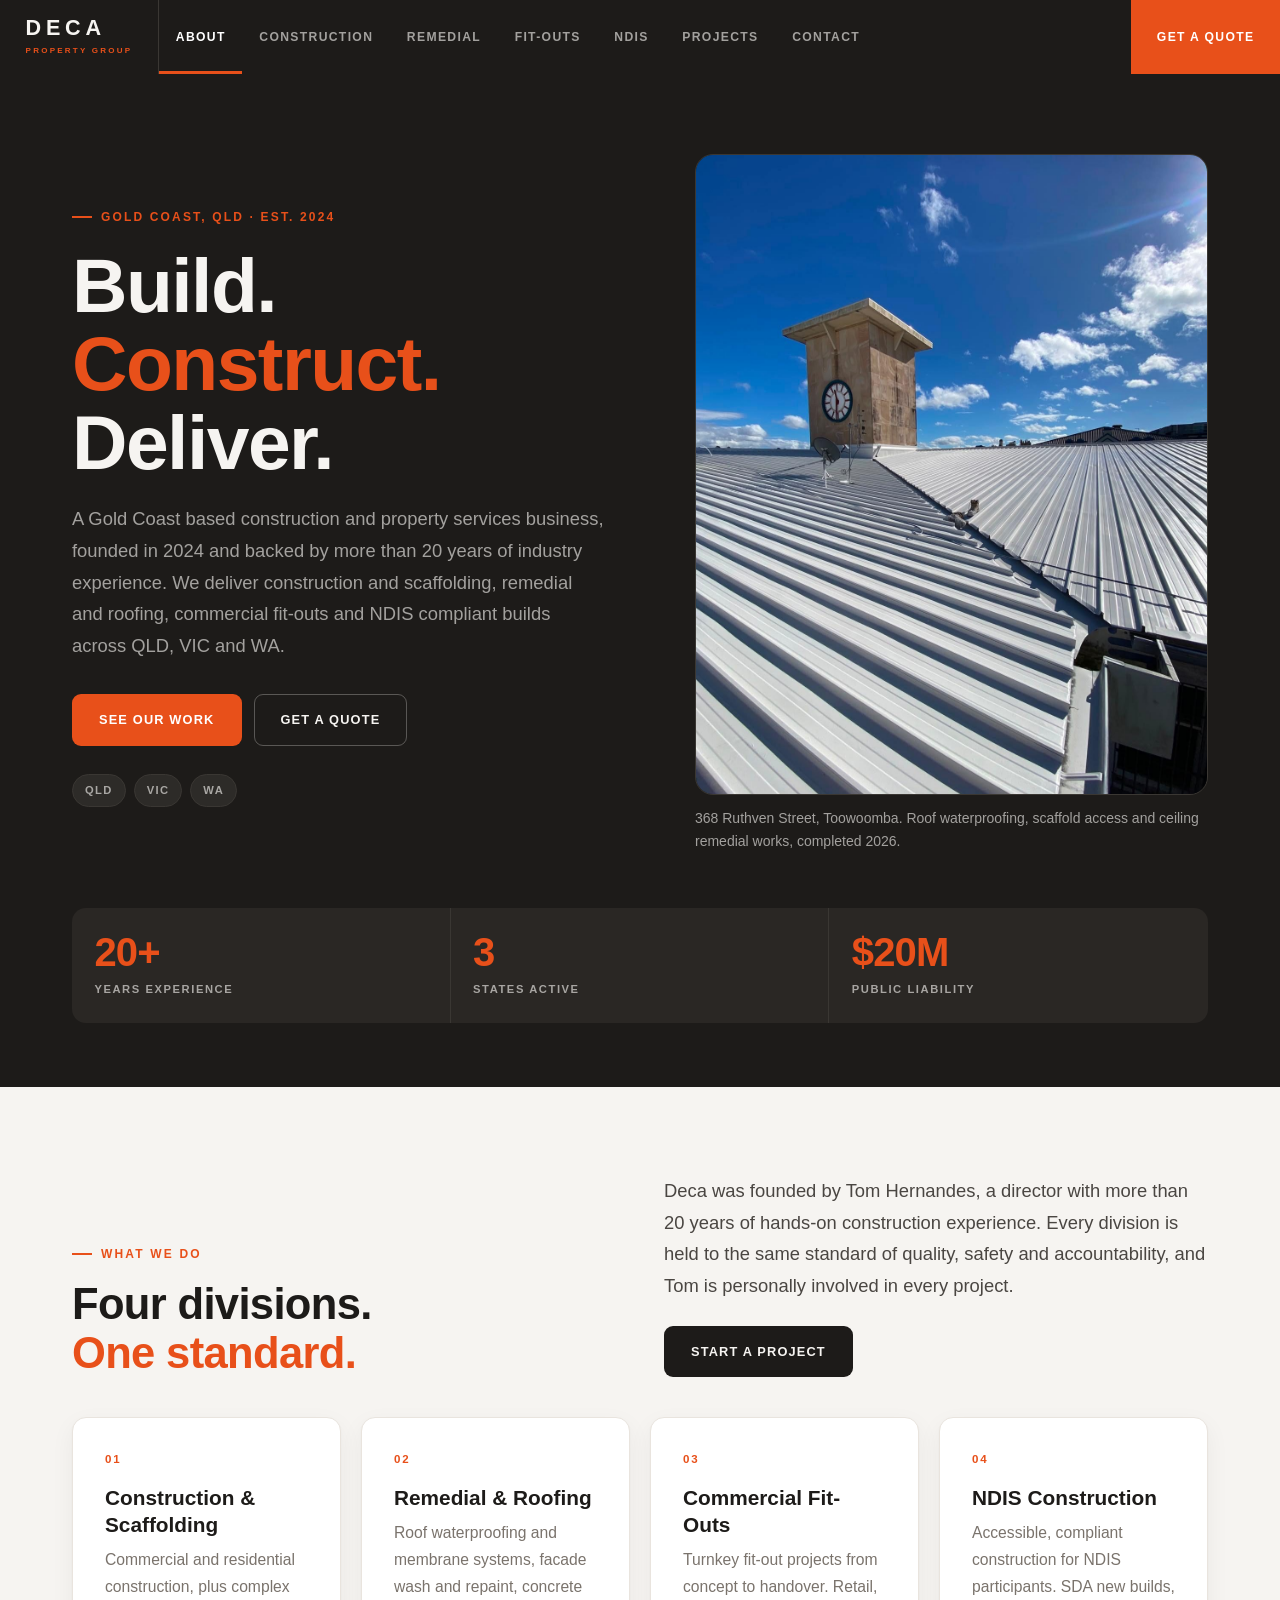
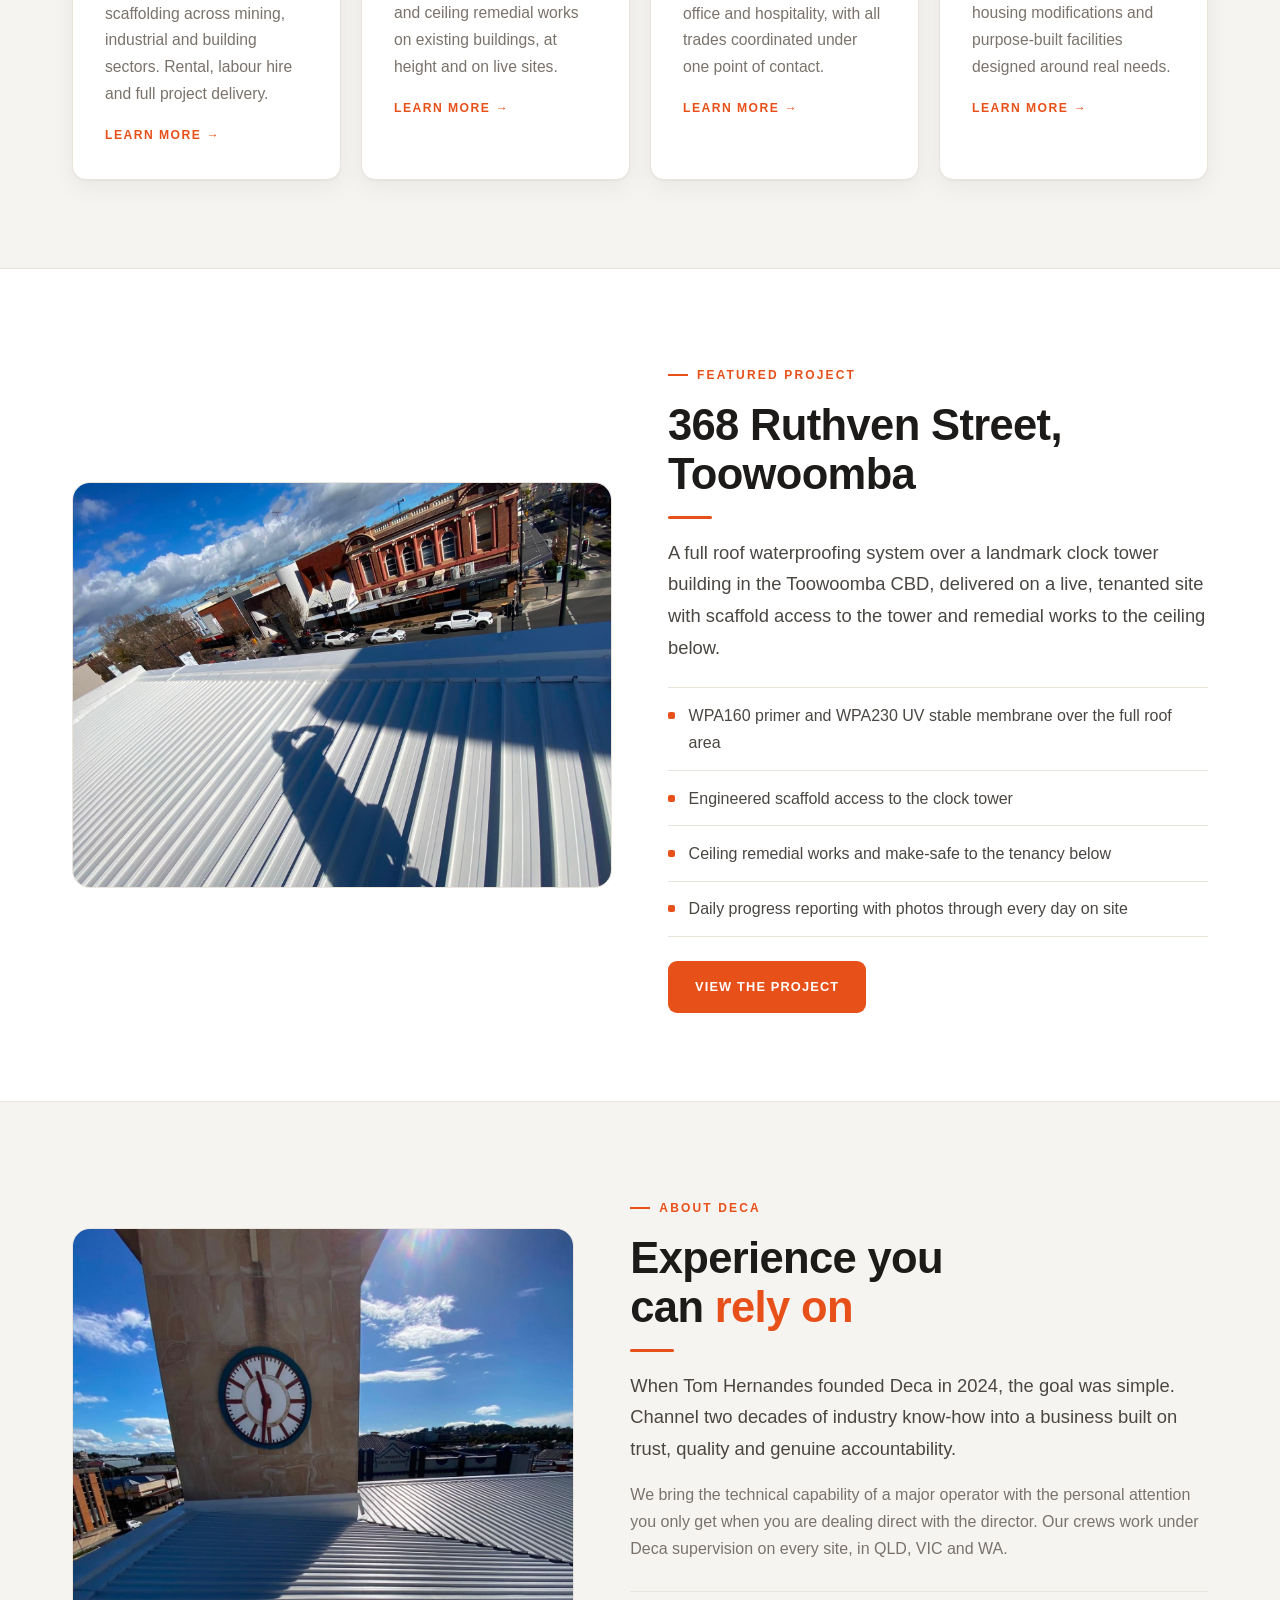
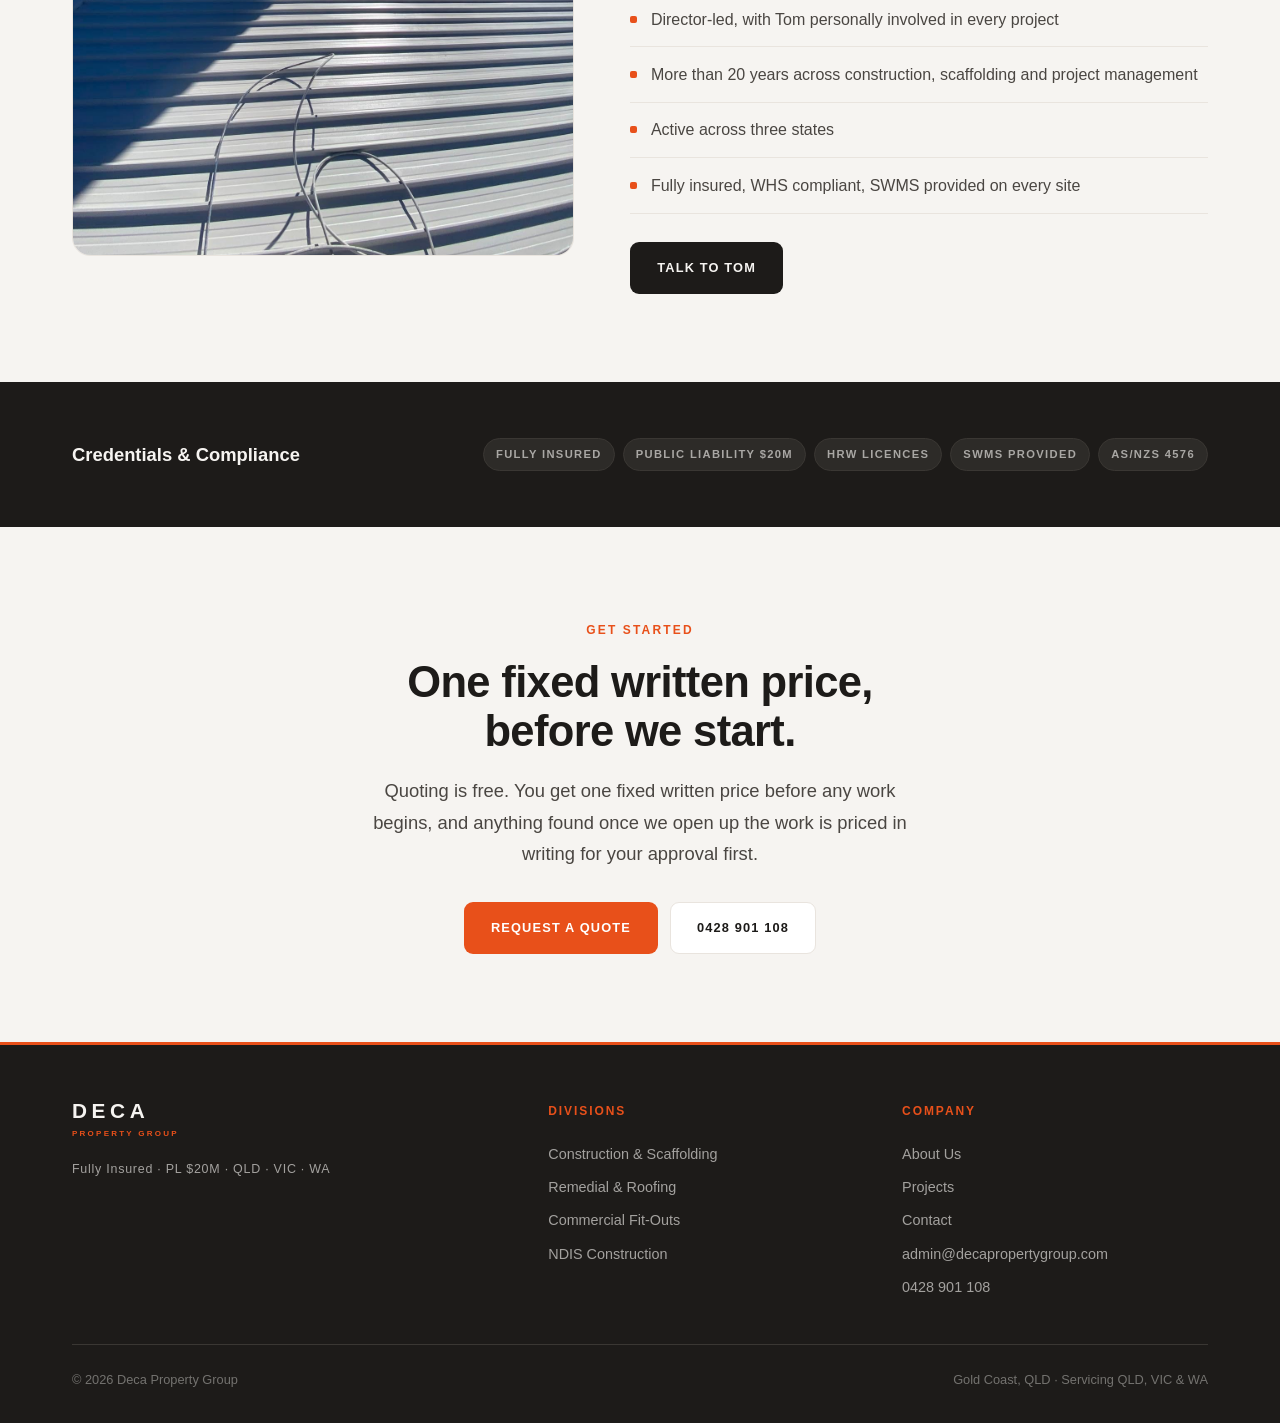
==== index.html @ f853f212 "Rebuild site in Deca house style and add projects portfolio Brand - Rebuild in the house style used " ====
<!DOCTYPE html>
<html lang="en-AU">
<head>
<meta charset="UTF-8"/>
<meta name="viewport" content="width=device-width,initial-scale=1.0"/>
<title>Deca Property Group | Construction, Remedial &amp; Fit-Out, Gold Coast QLD</title>
<meta name="description" content="Deca Property Group is a Gold Coast based construction and property services business. Construction and scaffolding, remedial and roofing, commercial fit-outs and NDIS builds across QLD, VIC and WA. Fully insured, PL $20M."/>
<meta property="og:title" content="Deca Property Group"/>
<meta property="og:description" content="Construction, remedial and roofing, commercial fit-outs and NDIS builds across QLD, VIC and WA."/>
<meta property="og:type" content="website"/>
<meta property="og:url" content="https://www.decapropertygroup.com/"/>
<meta property="og:image" content="https://www.decapropertygroup.com/photos/ruthven/building.jpg"/>
<link rel="canonical" href="https://www.decapropertygroup.com/"/>
<link rel="icon" href="data:image/svg+xml,%3Csvg xmlns='http://www.w3.org/2000/svg' viewBox='0 0 32 32'%3E%3Crect width='32' height='32' fill='%231d1b19'/%3E%3Crect y='26' width='32' height='6' fill='%23e8501a'/%3E%3Ctext x='16' y='20' font-family='Arial,Helvetica,sans-serif' font-size='13' font-weight='700' fill='%23f6f4f1' text-anchor='middle'%3ED%3C/text%3E%3C/svg%3E"/>
<link rel="stylesheet" href="styles.css"/>
</head>
<body>

<nav class="site-nav">
  <a href="index.html" class="logo-anchor">
    <span class="logo-mark">Deca</span>
    <span class="logo-sub">Property Group</span>
  </a>
  <ul class="nav-links" id="navLinks">
    <li><a href="index.html">About</a></li>
    <li><a href="construction.html">Construction</a></li>
    <li><a href="remedial.html">Remedial</a></li>
    <li><a href="fitouts.html">Fit-Outs</a></li>
    <li><a href="ndis.html">NDIS</a></li>
    <li><a href="projects.html" data-match="project">Projects</a></li>
    <li><a href="contact.html">Contact</a></li>
  </ul>
  <a href="contact.html" class="nav-cta">Get a Quote</a>
  <button class="hamburger" aria-label="Menu" aria-expanded="false"><span></span><span></span><span></span></button>
</nav>

<div class="page-wrap">

<!-- HERO -->
<section class="section-ink" style="padding:5rem 0 4rem">
  <div class="wrap">
    <div class="split split-hero">
      <div>
        <span class="eyebrow rv">Gold Coast, QLD · Est. 2024</span>
        <h1 class="display on-ink rv d1" style="margin:1.2rem 0 0">Build.<br/><span class="accent">Construct.</span><br/>Deliver.</h1>
        <p class="lead rv d2" style="color:var(--on-ink-mut);max-width:52ch;margin-top:1.4rem">
          A Gold Coast based construction and property services business, founded in 2024 and backed by
          more than 20 years of industry experience. We deliver construction and scaffolding, remedial
          and roofing, commercial fit-outs and NDIS compliant builds across QLD, VIC and WA.
        </p>
        <div class="btn-row rv d3" style="margin-top:2rem">
          <a href="projects.html" class="btn btn-accent">See Our Work</a>
          <a href="contact.html" class="btn btn-ghost">Get a Quote</a>
        </div>
        <div class="tag-row rv d4" style="margin-top:1.8rem">
          <span class="tag tag-ink">QLD</span><span class="tag tag-ink">VIC</span><span class="tag tag-ink">WA</span>
        </div>
      </div>
      <div class="rv d2">
        <img src="photos/ruthven/clock-tower.jpg" alt="Completed roof waterproofing membrane running up to the clock tower at 368 Ruthven Street, Toowoomba" style="width:100%;aspect-ratio:4/5;object-fit:cover;border-radius:var(--radius-lg);border:1px solid var(--ink-3)" width="1200" height="1600"/>
        <p class="caption" style="color:var(--on-ink-mut);margin-top:.75rem">368 Ruthven Street, Toowoomba. Roof waterproofing, scaffold access and ceiling remedial works, completed 2026.</p>
      </div>
    </div>
    <div class="stats rv" style="margin-top:3.5rem">
      <div class="stat"><div class="stat-n">20+</div><div class="stat-l">Years Experience</div></div>
      <div class="stat"><div class="stat-n">3</div><div class="stat-l">States Active</div></div>
      <div class="stat"><div class="stat-n">$20M</div><div class="stat-l">Public Liability</div></div>
    </div>
  </div>
</section>

<!-- DIVISIONS -->
<section class="section">
  <div class="wrap">
    <div class="split split-head" style="margin-bottom:2.5rem">
      <div class="rv">
        <span class="eyebrow">What We Do</span>
        <h2 style="margin-top:1rem">Four divisions.<br/><span class="accent">One standard.</span></h2>
      </div>
      <div class="rv d1">
        <p class="lead">Deca was founded by Tom Hernandes, a director with more than 20 years of hands-on
        construction experience. Every division is held to the same standard of quality, safety and
        accountability, and Tom is personally involved in every project.</p>
        <a href="contact.html" class="btn btn-ink" style="margin-top:1.5rem">Start a Project</a>
      </div>
    </div>

    <div class="grid grid-4">
      <a href="construction.html" class="card card-link rv">
        <span class="card-index">01</span>
        <h3>Construction &amp; Scaffolding</h3>
        <p>Commercial and residential construction, plus complex scaffolding across mining, industrial and
        building sectors. Rental, labour hire and full project delivery.</p>
        <span class="more">Learn more →</span>
      </a>
      <a href="remedial.html" class="card card-link rv d1">
        <span class="card-index">02</span>
        <h3>Remedial &amp; Roofing</h3>
        <p>Roof waterproofing and membrane systems, facade wash and repaint, concrete and ceiling
        remedial works on existing buildings, at height and on live sites.</p>
        <span class="more">Learn more →</span>
      </a>
      <a href="fitouts.html" class="card card-link rv d2">
        <span class="card-index">03</span>
        <h3>Commercial Fit-Outs</h3>
        <p>Turnkey fit-out projects from concept to handover. Retail, office and hospitality, with all
        trades coordinated under one point of contact.</p>
        <span class="more">Learn more →</span>
      </a>
      <a href="ndis.html" class="card card-link rv d3">
        <span class="card-index">04</span>
        <h3>NDIS Construction</h3>
        <p>Accessible, compliant construction for NDIS participants. SDA new builds, housing
        modifications and purpose-built facilities designed around real needs.</p>
        <span class="more">Learn more →</span>
      </a>
    </div>
  </div>
</section>

<!-- FEATURED PROJECT -->
<section class="section" style="background:var(--card);border-top:1px solid var(--line);border-bottom:1px solid var(--line)">
  <div class="wrap">
    <div class="split split-even">
      <div class="rv">
        <img src="photos/ruthven/roof-heritage.jpg" alt="Completed white membrane roof at 368 Ruthven Street with the Toowoomba heritage streetscape beyond" style="width:100%;border-radius:var(--radius-lg);border:1px solid var(--line)" width="1600" height="1200" loading="lazy"/>
      </div>
      <div class="rv d1">
        <span class="eyebrow">Featured Project</span>
        <h2 style="margin-top:1rem">368 Ruthven Street,<br/>Toowoomba</h2>
        <div class="rule"></div>
        <p class="lead">A full roof waterproofing system over a landmark clock tower building in the
        Toowoomba CBD, delivered on a live, tenanted site with scaffold access to the tower and
        remedial works to the ceiling below.</p>
        <ul class="checks" style="margin:1.5rem 0">
          <li>WPA160 primer and WPA230 UV stable membrane over the full roof area</li>
          <li>Engineered scaffold access to the clock tower</li>
          <li>Ceiling remedial works and make-safe to the tenancy below</li>
          <li>Daily progress reporting with photos through every day on site</li>
        </ul>
        <a href="project-368-ruthven-st.html" class="btn btn-accent">View the Project</a>
      </div>
    </div>
  </div>
</section>

<!-- ABOUT -->
<section class="section">
  <div class="wrap">
    <div class="split split-wide">
      <div class="rv">
        <img src="photos/ruthven/tower-roof.jpg" alt="Deca completed roof works at the base of the Ruthven Street clock tower" style="width:100%;aspect-ratio:4/5;object-fit:cover;border-radius:var(--radius-lg);border:1px solid var(--line)" loading="lazy"/>
      </div>
      <div class="rv d1">
        <span class="eyebrow">About Deca</span>
        <h2 style="margin-top:1rem">Experience you<br/>can <span class="accent">rely on</span></h2>
        <div class="rule"></div>
        <p class="lead">When Tom Hernandes founded Deca in 2024, the goal was simple. Channel two decades
        of industry know-how into a business built on trust, quality and genuine accountability.</p>
        <p class="muted" style="margin-top:1rem">We bring the technical capability of a major operator with the
        personal attention you only get when you are dealing direct with the director. Our crews work
        under Deca supervision on every site, in QLD, VIC and WA.</p>
        <ul class="checks" style="margin:1.8rem 0">
          <li>Director-led, with Tom personally involved in every project</li>
          <li>More than 20 years across construction, scaffolding and project management</li>
          <li>Active across three states</li>
          <li>Fully insured, WHS compliant, SWMS provided on every site</li>
        </ul>
        <a href="contact.html" class="btn btn-ink">Talk to Tom</a>
      </div>
    </div>
  </div>
</section>

<!-- CREDENTIALS -->
<section class="section-tight section-ink">
  <div class="wrap" style="display:flex;align-items:center;justify-content:space-between;gap:1.5rem;flex-wrap:wrap">
    <h3 class="on-ink" style="font-size:1.15rem">Credentials &amp; Compliance</h3>
    <div class="tag-row">
      <span class="tag tag-ink">Fully Insured</span>
      <span class="tag tag-ink">Public Liability $20M</span>
      <span class="tag tag-ink">HRW Licences</span>
      <span class="tag tag-ink">SWMS Provided</span>
      <span class="tag tag-ink">AS/NZS 4576</span>
    </div>
  </div>
</section>

<!-- CTA -->
<section class="section">
  <div class="wrap-narrow" style="text-align:center">
    <span class="eyebrow-plain rv">Get Started</span>
    <h2 class="rv d1" style="margin-top:1rem">One fixed written price,<br/>before we start.</h2>
    <p class="lead rv d2" style="margin:1.2rem auto 0;max-width:56ch">Quoting is free. You get one fixed
    written price before any work begins, and anything found once we open up the work is priced in
    writing for your approval first.</p>
    <div class="btn-row rv d3" style="justify-content:center;margin-top:2rem">
      <a href="contact.html" class="btn btn-accent">Request a Quote</a>
      <a href="tel:0428901108" class="btn btn-outline">0428 901 108</a>
    </div>
  </div>
</section>

<footer class="site-footer">
  <div class="wrap">
    <div class="ft-grid">
      <div>
        <div class="ft-mark">Deca</div>
        <div class="ft-sub">Property Group</div>
        <p class="ft-cred">Fully Insured · PL $20M · QLD · VIC · WA</p>
      </div>
      <div class="ft-col">
        <div class="ft-h">Divisions</div>
        <a href="construction.html">Construction &amp; Scaffolding</a>
        <a href="remedial.html">Remedial &amp; Roofing</a>
        <a href="fitouts.html">Commercial Fit-Outs</a>
        <a href="ndis.html">NDIS Construction</a>
      </div>
      <div class="ft-col">
        <div class="ft-h">Company</div>
        <a href="index.html">About Us</a>
        <a href="projects.html">Projects</a>
        <a href="contact.html">Contact</a>
        <a href="mailto:admin@decapropertygroup.com">admin@decapropertygroup.com</a>
        <a href="tel:0428901108">0428 901 108</a>
      </div>
    </div>
    <div class="ft-base">
      <span>© 2026 Deca Property Group</span>
      <span>Gold Coast, QLD · Servicing QLD, VIC &amp; WA</span>
    </div>
  </div>
</footer>

</div>
<script src="site.js"></script>
</body>
</html>
---- styles.css ----
/* ==========================================================================
   Deca Property Group - shared stylesheet
   House style: charcoal #1d1b19, accent orange #e8501a, warm off-white #f6f4f1,
   white cards with 1px #e9e4de borders, Arial throughout.
   Matches the Capability Statement, quotations and invoice masthead.
   Every page loads this one file. Do not add per-page <style> blocks.
   ========================================================================== */

*,*::before,*::after{margin:0;padding:0;box-sizing:border-box}

:root{
  /* Palette */
  --ink:        #1d1b19;   /* charcoal, mastheads and footers */
  --ink-2:      #2a2724;   /* raised charcoal, stat strips */
  --ink-3:      #3a3733;   /* charcoal hairlines */
  --paper:      #f6f4f1;   /* warm off-white page background */
  --card:       #ffffff;   /* card surface */
  --line:       #e9e4de;   /* card border */
  --accent:     #e8501a;   /* Deca orange */
  --accent-dk:  #c8410f;   /* orange, hover */
  --body:       #4a4642;   /* body copy on light */
  --muted:      #7a736c;   /* secondary copy on light */
  --on-ink:     #f6f4f1;   /* copy on charcoal */
  --on-ink-mut: rgba(246,244,241,.62);

  /* Type scale - one size per role, web translation of the print scale */
  --t-display:  clamp(2.6rem, 6vw, 5rem);
  --t-h1:       clamp(2.2rem, 4.6vw, 3.6rem);
  --t-h2:       clamp(1.8rem, 3.4vw, 2.75rem);
  --t-h3:       1.3rem;
  --t-figure:   2.5rem;
  --t-lead:     1.15rem;
  --t-body:     1rem;
  --t-caption:  .875rem;
  --t-label:    .75rem;

  --radius:     14px;
  --radius-lg:  18px;
  --shadow:     0 1px 2px rgba(29,27,25,.04), 0 8px 24px rgba(29,27,25,.05);
  --nav-h:      74px;
}

html{scroll-behavior:smooth;-webkit-text-size-adjust:100%}
body{
  font-family:Arial,Helvetica,sans-serif;
  -webkit-font-smoothing:antialiased;
  background:var(--paper);color:var(--body);
  font-size:var(--t-body);line-height:1.7;
  overflow-x:hidden;
}
/* height:auto is required: width/height attributes on <img> otherwise fix the
   used height and the photo renders stretched. */
img{display:block;max-width:100%;height:auto}
a{color:inherit}
::selection{background:var(--accent);color:#fff}
:focus-visible{outline:2px solid var(--accent);outline-offset:3px}

/* ── Layout ──────────────────────────────────────────────────────────────── */
.wrap{max-width:1200px;margin:0 auto;padding:0 2rem}
.wrap-narrow{max-width:860px;margin:0 auto;padding:0 2rem}
.page-wrap{padding-top:var(--nav-h)}
.section{padding:5.5rem 0}
.section-tight{padding:3.5rem 0}
.section-ink{background:var(--ink);color:var(--on-ink)}

/* ── Nav ─────────────────────────────────────────────────────────────────── */
nav.site-nav{
  position:fixed;top:0;left:0;right:0;z-index:1000;
  display:flex;align-items:stretch;height:var(--nav-h);
  background:var(--ink);
}
.logo-anchor{
  display:flex;flex-direction:column;justify-content:center;
  padding:0 1.6rem;text-decoration:none;flex-shrink:0;
  border-right:1px solid var(--ink-3);
}
.logo-mark{
  font-size:1.35rem;font-weight:700;letter-spacing:.22em;
  text-transform:uppercase;color:var(--on-ink);line-height:1;
}
.logo-sub{
  font-size:.5rem;letter-spacing:.28em;text-transform:uppercase;
  color:var(--accent);margin-top:5px;font-weight:700;
}
.nav-links{display:flex;list-style:none;flex:1;align-items:stretch}
.nav-links a{
  display:flex;align-items:center;padding:0 1.05rem;height:100%;
  font-size:.76rem;font-weight:700;letter-spacing:.11em;text-transform:uppercase;
  color:var(--on-ink-mut);text-decoration:none;
  transition:color .2s,box-shadow .2s;white-space:nowrap;
}
.nav-links a:hover{color:var(--on-ink)}
.nav-links a.active{color:#fff;box-shadow:inset 0 -3px 0 var(--accent)}
.nav-cta{
  display:flex;align-items:center;padding:0 1.6rem;flex-shrink:0;
  background:var(--accent);color:#fff;text-decoration:none;
  font-size:.76rem;font-weight:700;letter-spacing:.11em;text-transform:uppercase;
  transition:background .2s;white-space:nowrap;
}
.nav-cta:hover{background:var(--accent-dk)}
.hamburger{
  display:none;flex-direction:column;justify-content:center;gap:5px;
  width:var(--nav-h);border:none;background:none;cursor:pointer;flex-shrink:0;
  border-left:1px solid var(--ink-3);
}
.hamburger span{width:20px;height:2px;background:var(--on-ink);margin:0 auto;transition:.3s}

/* ── Type helpers ────────────────────────────────────────────────────────── */
.eyebrow{
  display:inline-flex;align-items:center;gap:9px;
  font-size:var(--t-label);font-weight:700;letter-spacing:.18em;
  text-transform:uppercase;color:var(--accent);
}
.eyebrow::before{content:'';width:20px;height:2px;background:var(--accent);flex-shrink:0}
.eyebrow-plain{
  font-size:var(--t-label);font-weight:700;letter-spacing:.18em;
  text-transform:uppercase;color:var(--accent);
}
.display{font-size:var(--t-display);line-height:1.02;letter-spacing:-.02em;font-weight:700;color:var(--ink)}
h1,.h1{font-size:var(--t-h1);line-height:1.06;letter-spacing:-.02em;font-weight:700;color:var(--ink)}
h2,.h2{font-size:var(--t-h2);line-height:1.12;letter-spacing:-.015em;font-weight:700;color:var(--ink)}
h3,.h3{font-size:var(--t-h3);line-height:1.3;font-weight:700;color:var(--ink)}
.on-ink,.on-ink h1,.on-ink h2,.on-ink h3{color:var(--on-ink)}
.accent{color:var(--accent)}
.lead{font-size:var(--t-lead);line-height:1.72;color:var(--body)}
.muted{color:var(--muted)}
.caption{font-size:var(--t-caption);line-height:1.6;color:var(--muted)}
.rule{width:44px;height:3px;background:var(--accent);margin:1.1rem 0;border-radius:2px}
.stack>*+*{margin-top:1rem}

/* ── Buttons ─────────────────────────────────────────────────────────────── */
.btn{
  display:inline-flex;align-items:center;gap:9px;
  padding:14px 26px;border-radius:9px;border:1.5px solid transparent;
  font-family:inherit;font-size:.8rem;font-weight:700;letter-spacing:.09em;
  text-transform:uppercase;text-decoration:none;cursor:pointer;
  transition:background .2s,color .2s,border-color .2s,transform .15s;
}
.btn:active{transform:translateY(1px)}
.btn-accent{background:var(--accent);color:#fff}
.btn-accent:hover{background:var(--accent-dk)}
.btn-ink{background:var(--ink);color:var(--on-ink)}
.btn-ink:hover{background:var(--accent)}
.btn-outline{border-color:var(--line);background:var(--card);color:var(--ink)}
.btn-outline:hover{border-color:var(--accent);color:var(--accent)}
.btn-ghost{border-color:rgba(246,244,241,.28);color:var(--on-ink);background:transparent}
.btn-ghost:hover{border-color:var(--accent);color:var(--accent)}
.btn-row{display:flex;gap:12px;flex-wrap:wrap}

/* ── Cards & surfaces ────────────────────────────────────────────────────── */
.card{
  background:var(--card);border:1px solid var(--line);border-radius:var(--radius);
  padding:2rem;box-shadow:var(--shadow);
}
.card-link{display:block;text-decoration:none;color:inherit;transition:border-color .22s,transform .22s,box-shadow .22s}
.card-link:hover{border-color:var(--accent);transform:translateY(-3px);box-shadow:0 10px 30px rgba(29,27,25,.09)}
.grid{display:grid;gap:1.25rem}
.grid-2{grid-template-columns:repeat(2,1fr)}
.grid-3{grid-template-columns:repeat(3,1fr)}
.grid-4{grid-template-columns:repeat(4,1fr)}

/* Two-column splits. Never set grid-template-columns inline: the mobile
   collapse below is a media query and inline styles would beat it. */
.split{display:grid;gap:3.5rem;align-items:center}
.split-hero{grid-template-columns:1.05fr .95fr}
.split-even{grid-template-columns:1fr 1fr}
.split-wide{grid-template-columns:1fr 1.15fr}
.split-head{grid-template-columns:1fr 1fr;gap:3rem;align-items:end}

.card-index{
  font-size:.72rem;font-weight:700;letter-spacing:.16em;color:var(--accent);
  display:block;margin-bottom:.9rem;
}
.card p{color:var(--muted);font-size:.98rem}
.card h3{margin-bottom:.55rem}
.more{
  display:inline-flex;align-items:center;gap:7px;margin-top:1.1rem;
  font-size:.76rem;font-weight:700;letter-spacing:.12em;text-transform:uppercase;
  color:var(--accent);transition:gap .2s;
}
.card-link:hover .more{gap:12px}

/* Tags & badges */
.tag-row{display:flex;gap:8px;flex-wrap:wrap}
.tag{
  font-size:.7rem;font-weight:700;letter-spacing:.12em;text-transform:uppercase;
  padding:6px 12px;border-radius:999px;border:1px solid var(--line);
  color:var(--muted);background:var(--card);
}
.tag-ink{background:rgba(246,244,241,.07);border-color:var(--ink-3);color:var(--on-ink-mut)}
.tag-accent{background:rgba(232,80,26,.09);border-color:rgba(232,80,26,.28);color:var(--accent)}

/* Checklist */
.checks{list-style:none}
.checks li{
  display:flex;gap:.85rem;align-items:flex-start;
  padding:.85rem 0;border-bottom:1px solid var(--line);
}
.checks li:first-child{border-top:1px solid var(--line)}
.checks li::before{
  content:'';flex-shrink:0;width:7px;height:7px;margin-top:.62rem;
  background:var(--accent);border-radius:2px;
}
.on-ink .checks li{border-color:var(--ink-3)}

/* Stat strip */
.stats{display:grid;grid-template-columns:repeat(3,1fr);background:var(--ink-2);border-radius:var(--radius);overflow:hidden}
.stat{padding:1.5rem 1.4rem;border-right:1px solid var(--ink-3)}
.stat:last-child{border-right:none}
.stat-n{font-size:var(--t-figure);font-weight:700;color:var(--accent);line-height:1;letter-spacing:-.02em}
.stat-l{font-size:.7rem;font-weight:700;letter-spacing:.14em;text-transform:uppercase;color:var(--on-ink-mut);margin-top:.5rem}

/* ── Page header (interior pages) ────────────────────────────────────────── */
.page-head{background:var(--ink);color:var(--on-ink);padding:4.5rem 0 4rem}
.page-head h1{color:var(--on-ink);margin:1rem 0 0;max-width:16ch}
.page-head .lead{color:var(--on-ink-mut);max-width:62ch;margin-top:1.2rem}

/* ── Photo figures ───────────────────────────────────────────────────────── */
figure.shot{
  background:var(--card);border:1px solid var(--line);border-radius:var(--radius);
  overflow:hidden;display:flex;flex-direction:column;
}
/* Fixed ratio keeps a gallery of mixed portrait and landscape shots on an even
   grid. Without it the tiles go ragged and the captions stop lining up. */
figure.shot img{width:100%;aspect-ratio:4/3;object-fit:cover}
figure.shot figcaption{
  padding:.9rem 1.1rem;font-size:var(--t-caption);color:var(--muted);
  border-top:1px solid var(--line);margin-top:auto;
}

/* ── Forms ───────────────────────────────────────────────────────────────── */
.field{margin-bottom:1.1rem}
.field label{
  display:block;font-size:var(--t-label);font-weight:700;letter-spacing:.12em;
  text-transform:uppercase;color:var(--ink);margin-bottom:.5rem;
}
.field input,.field select,.field textarea{
  width:100%;font-family:inherit;font-size:1rem;color:var(--ink);
  background:var(--paper);border:1px solid var(--line);border-radius:9px;
  padding:13px 15px;transition:border-color .2s,background .2s;
}
.field textarea{min-height:130px;resize:vertical}
.field input:focus,.field select:focus,.field textarea:focus{
  outline:none;border-color:var(--accent);background:#fff;
}
.field input::placeholder,.field textarea::placeholder{color:#a9a29a}
.field-row{display:grid;grid-template-columns:1fr 1fr;gap:1rem}
.form-foot{display:flex;align-items:center;justify-content:space-between;gap:1rem;flex-wrap:wrap;margin-top:1.5rem}
.contact-line{display:flex;gap:1rem;align-items:flex-start;padding:1rem 0;border-bottom:1px solid var(--line)}
.contact-line:last-child{border-bottom:none}
.contact-line dt{
  font-size:var(--t-label);font-weight:700;letter-spacing:.12em;text-transform:uppercase;
  color:var(--accent);width:5.5rem;flex-shrink:0;padding-top:.15rem;
}
.contact-line dd{font-size:1.02rem;color:var(--ink)}
.contact-line dd a{text-decoration:none}
.contact-line dd a:hover{color:var(--accent)}
.form-ok{
  display:none;margin-top:1.2rem;padding:1rem 1.2rem;border-radius:9px;
  background:rgba(232,80,26,.08);border:1px solid rgba(232,80,26,.3);
  color:var(--ink);font-size:.95rem;
}
.form-ok.show{display:block}
@media(max-width:680px){.field-row{grid-template-columns:1fr}}

/* ── Footer ──────────────────────────────────────────────────────────────── */
footer.site-footer{background:var(--ink);color:var(--on-ink);padding:3.5rem 0 2rem;border-top:3px solid var(--accent)}
.ft-grid{display:grid;grid-template-columns:1.4fr 1fr 1fr;gap:3rem;align-items:start}
.ft-mark{font-size:1.3rem;font-weight:700;letter-spacing:.22em;text-transform:uppercase;color:var(--on-ink);line-height:1}
.ft-sub{font-size:.5rem;letter-spacing:.28em;text-transform:uppercase;color:var(--accent);margin-top:5px;font-weight:700}
.ft-cred{font-size:.78rem;letter-spacing:.06em;color:var(--on-ink-mut);margin-top:1.2rem}
.ft-h{font-size:var(--t-label);font-weight:700;letter-spacing:.16em;text-transform:uppercase;color:var(--accent);margin-bottom:1rem}
.ft-col a,.ft-col p{display:block;font-size:.9rem;color:var(--on-ink-mut);text-decoration:none;padding:.28rem 0;transition:color .2s}
.ft-col a:hover{color:var(--accent)}
.ft-base{
  margin-top:2.5rem;padding-top:1.5rem;border-top:1px solid var(--ink-3);
  display:flex;justify-content:space-between;gap:1rem;flex-wrap:wrap;
  font-size:.8rem;color:rgba(246,244,241,.4);
}

/* ── Reveal on scroll ────────────────────────────────────────────────────── */
.rv{opacity:0;transform:translateY(22px);transition:opacity .6s ease,transform .6s ease}
.rv.on{opacity:1;transform:none}
.d1{transition-delay:.08s}.d2{transition-delay:.16s}.d3{transition-delay:.24s}.d4{transition-delay:.32s}
@media(prefers-reduced-motion:reduce){
  html{scroll-behavior:auto}
  .rv{opacity:1;transform:none;transition:none}
  *{transition-duration:.01ms !important;animation-duration:.01ms !important}
}

/* ── Responsive ──────────────────────────────────────────────────────────── */
@media(max-width:1100px){
  .nav-links a{padding:0 .8rem;font-size:.72rem}
}
@media(max-width:980px){
  .nav-links{
    display:none;position:fixed;top:var(--nav-h);left:0;right:0;
    flex-direction:column;background:var(--ink-2);
    border-bottom:3px solid var(--accent);max-height:calc(100vh - var(--nav-h));overflow-y:auto;
  }
  .nav-links.open{display:flex}
  .nav-links a{height:auto;padding:1.05rem 1.5rem;border-bottom:1px solid var(--ink-3);font-size:.85rem}
  .nav-links a.active{box-shadow:inset 3px 0 0 var(--accent)}
  .nav-cta{display:none}
  .hamburger{display:flex}
  .grid-3,.grid-4{grid-template-columns:repeat(2,1fr)}
  .section{padding:4rem 0}
  .split,.split-hero,.split-even,.split-wide,.split-head{grid-template-columns:1fr;gap:2.5rem;align-items:start}
}
@media(max-width:680px){
  .wrap,.wrap-narrow{padding:0 1.25rem}
  .grid-2,.grid-3,.grid-4{grid-template-columns:1fr}
  .stats{grid-template-columns:1fr}
  .stat{border-right:none;border-bottom:1px solid var(--ink-3)}
  .stat:last-child{border-bottom:none}
  .ft-grid{grid-template-columns:1fr;gap:2rem}
  .card{padding:1.5rem}
  .section{padding:3rem 0}
  .page-head{padding:3rem 0 2.5rem}
}
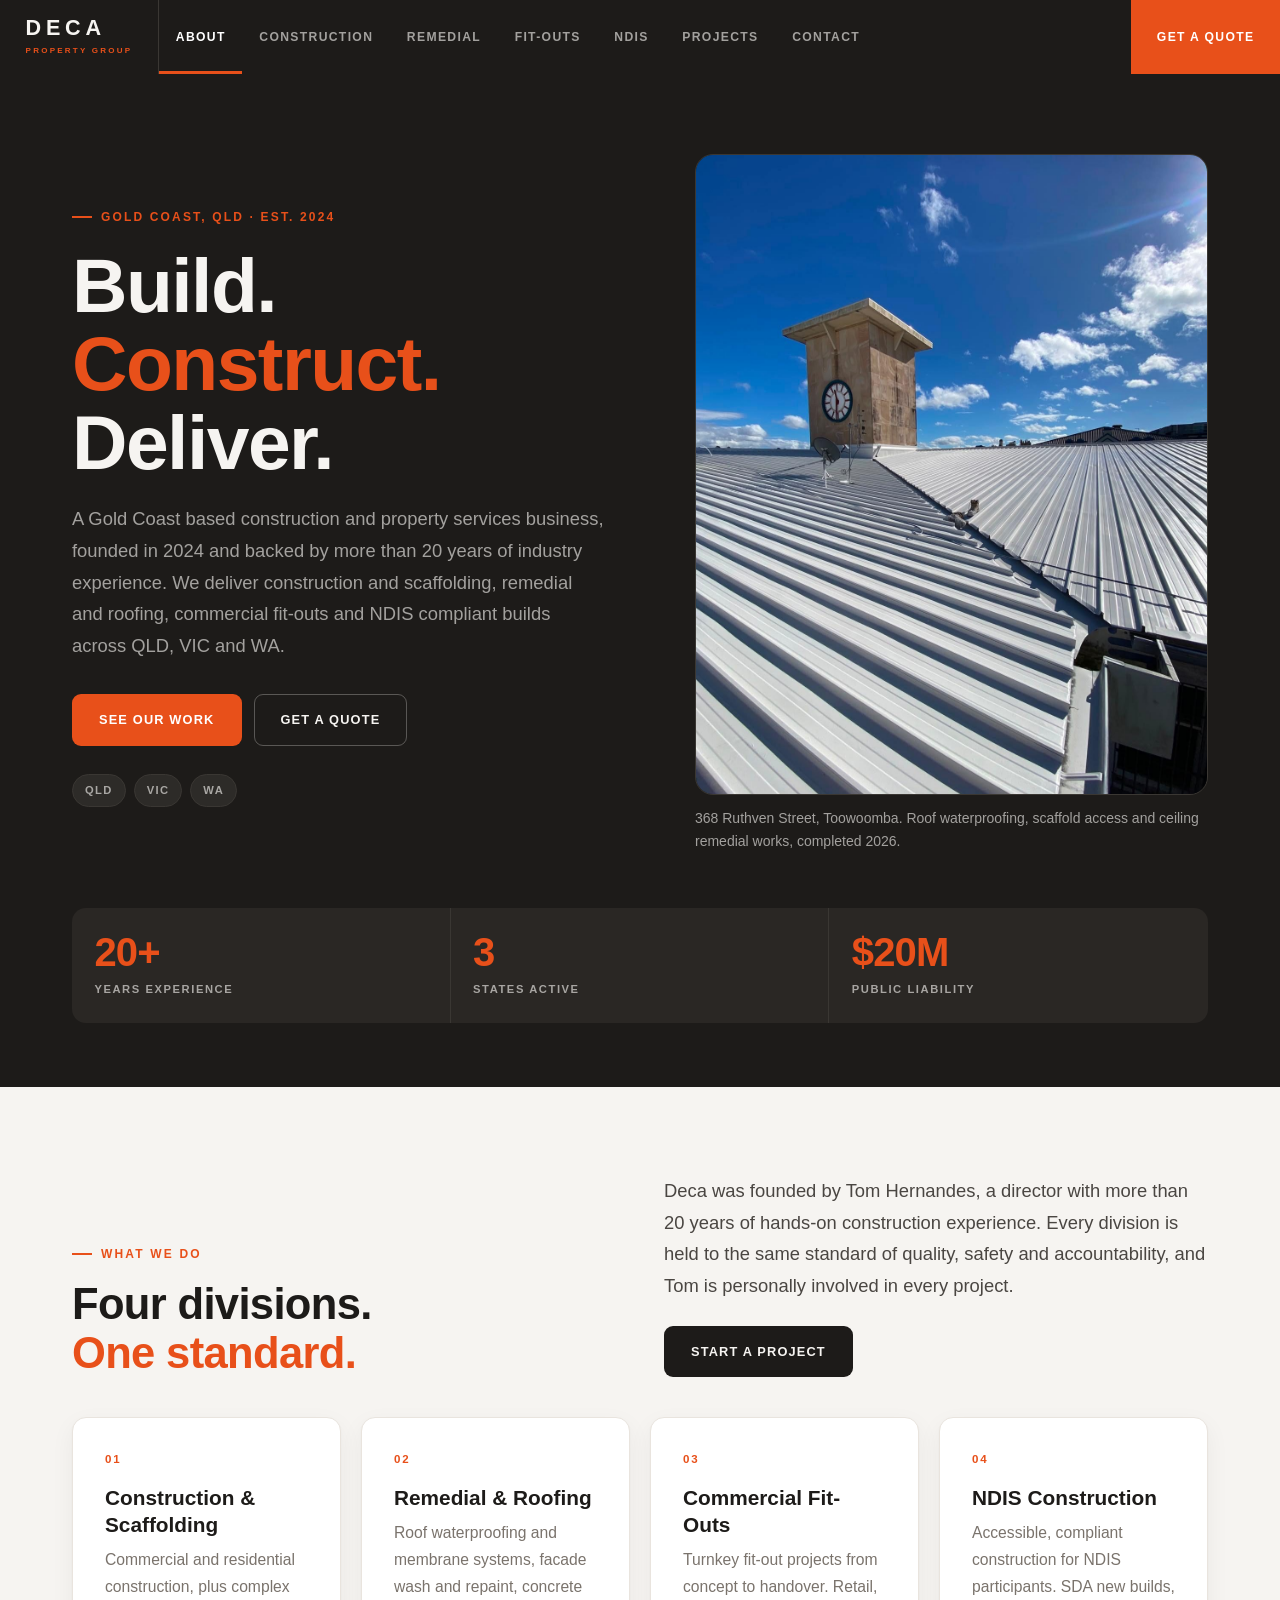
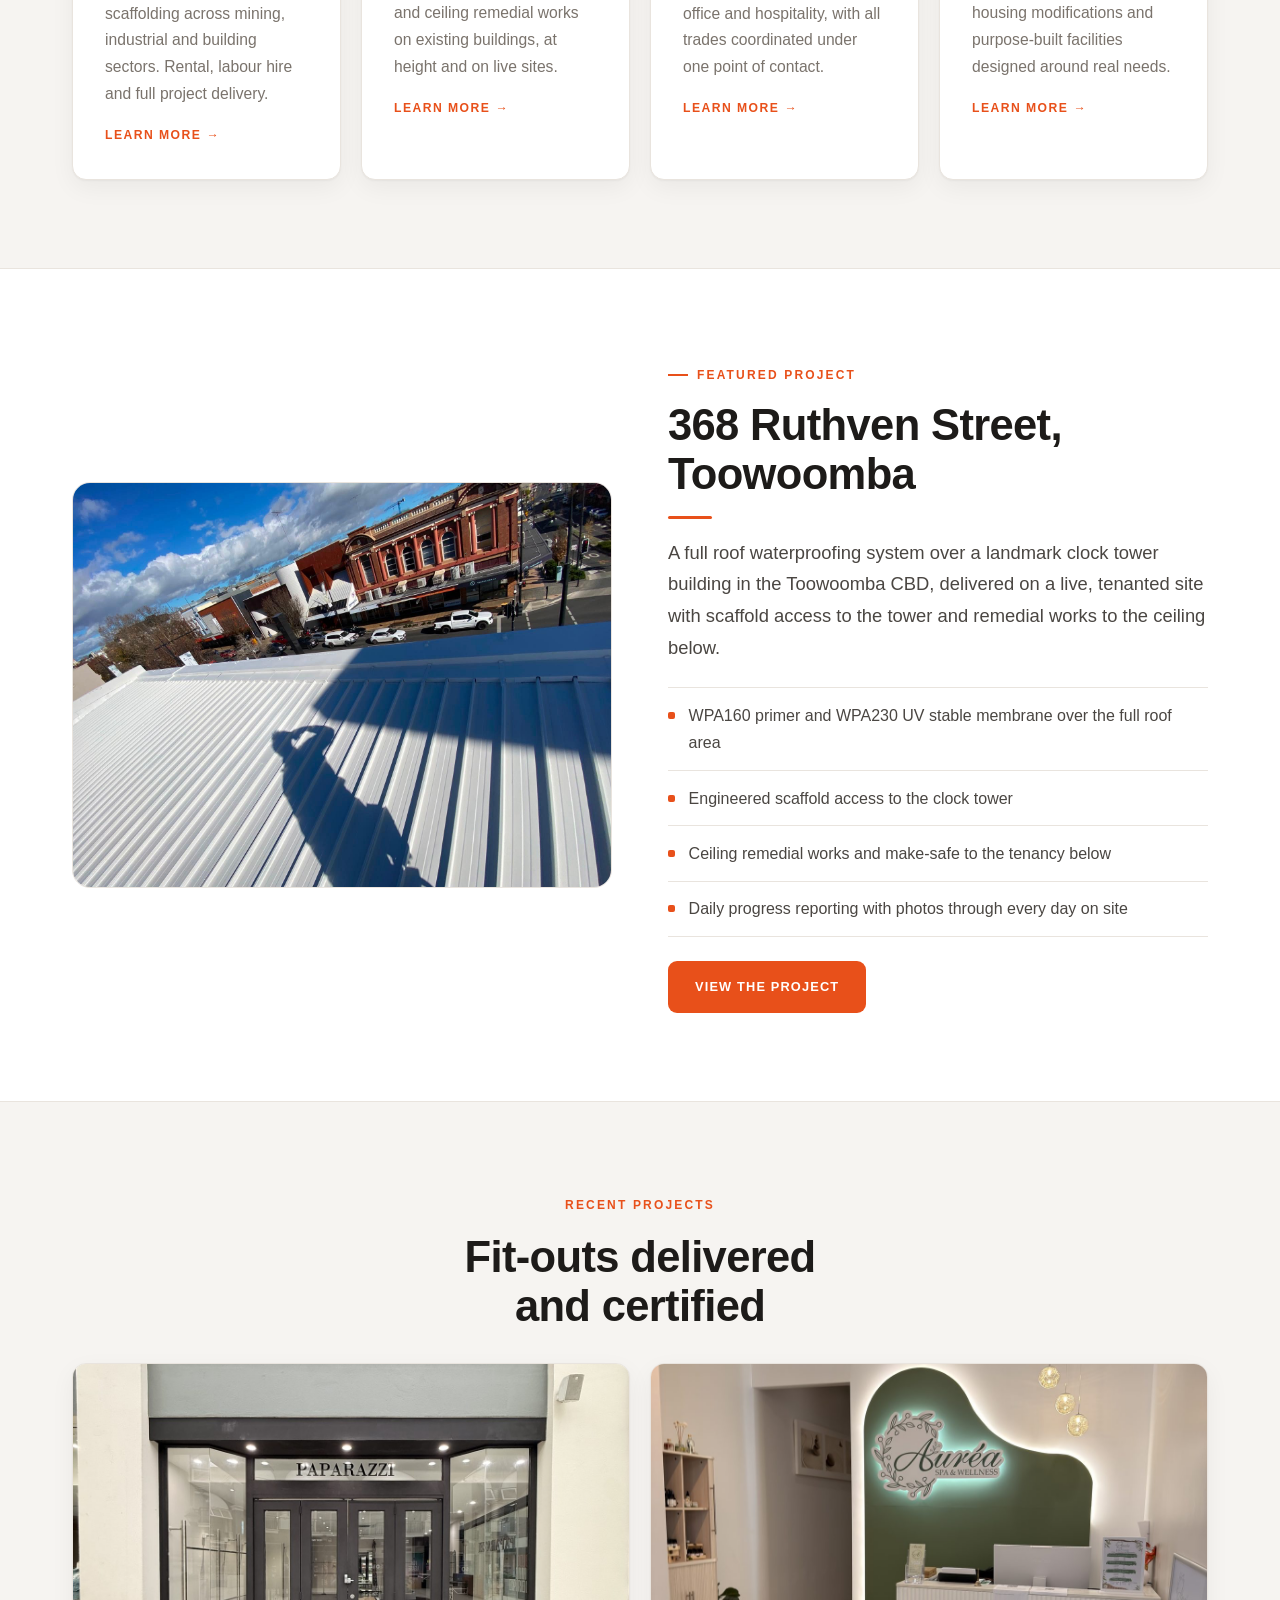
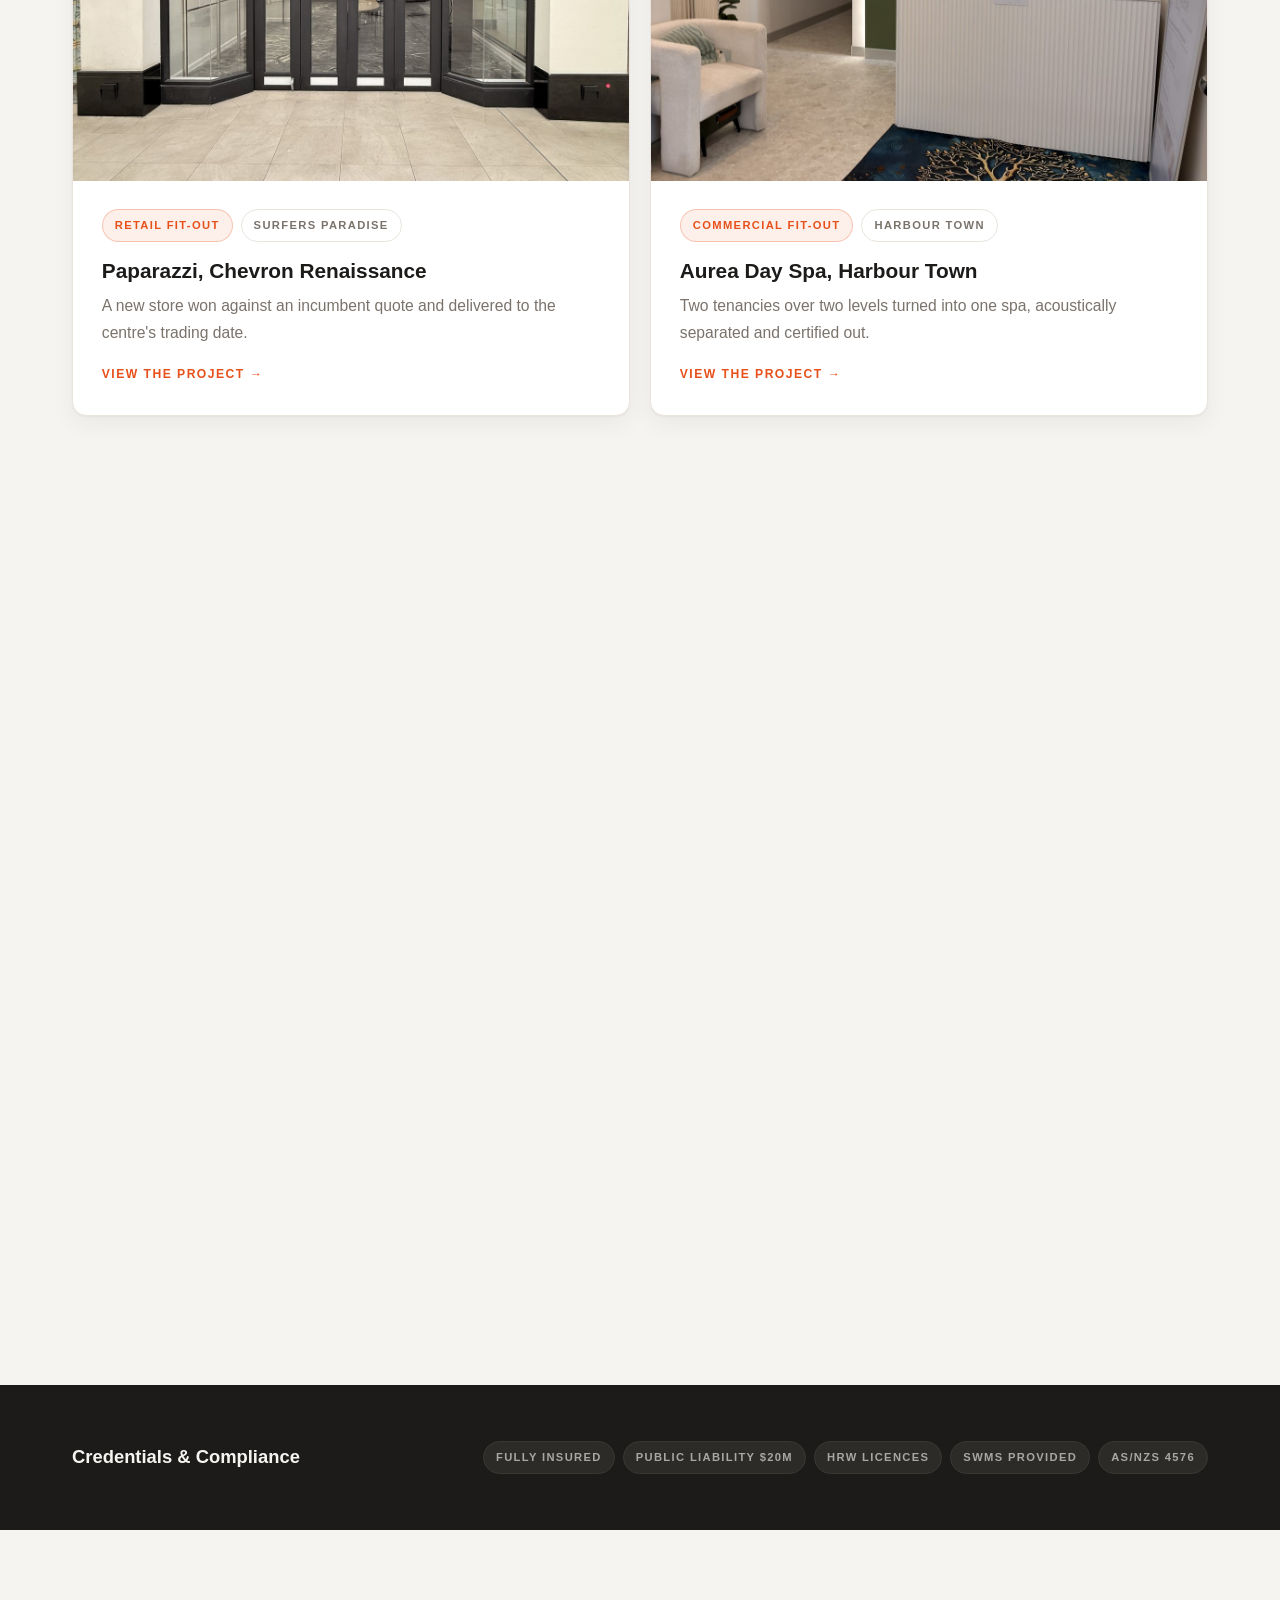
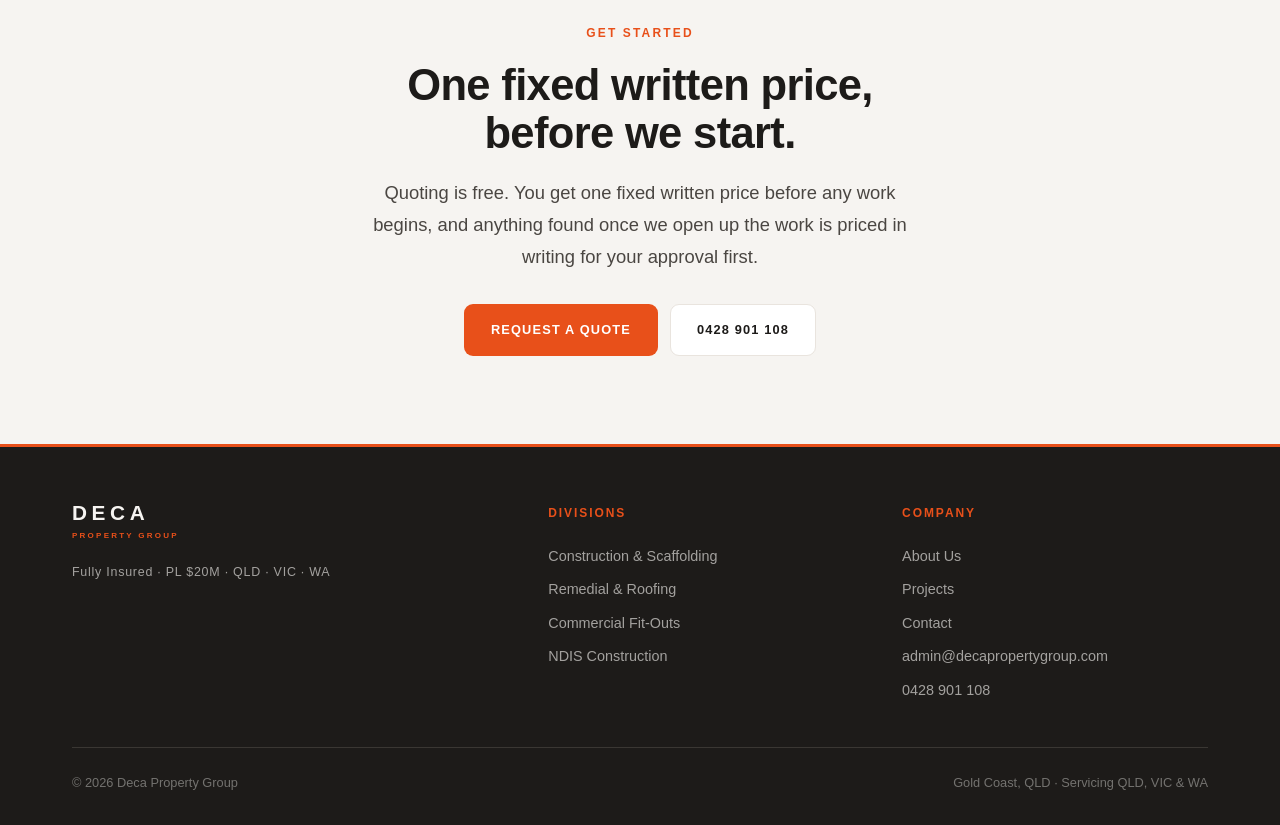
==== commit 91024750: "Add Paparazzi and Aurea Day Spa case studies Two fit-out case studies built from Tom's photos and th" ====
--- a/index.html
+++ b/index.html
@@ -12,6 +12,7 @@
 <meta property="og:image" content="https://www.decapropertygroup.com/photos/ruthven/building.jpg"/>
 <link rel="canonical" href="https://www.decapropertygroup.com/"/>
 <link rel="icon" href="data:image/svg+xml,%3Csvg xmlns='http://www.w3.org/2000/svg' viewBox='0 0 32 32'%3E%3Crect width='32' height='32' fill='%231d1b19'/%3E%3Crect y='26' width='32' height='6' fill='%23e8501a'/%3E%3Ctext x='16' y='20' font-family='Arial,Helvetica,sans-serif' font-size='13' font-weight='700' fill='%23f6f4f1' text-anchor='middle'%3ED%3C/text%3E%3C/svg%3E"/>
+<script>document.documentElement.className+=" js"</script>
 <link rel="stylesheet" href="styles.css"/>
 </head>
 <body>
@@ -144,6 +145,36 @@
   </div>
 </section>
 
+<!-- MORE PROJECTS -->
+<section class="section">
+  <div class="wrap">
+    <div class="rv" style="text-align:center;margin-bottom:2rem">
+      <span class="eyebrow-plain">Recent Projects</span>
+      <h2 style="margin-top:1rem">Fit-outs delivered<br/>and certified</h2>
+    </div>
+    <div class="grid grid-2">
+      <a href="project-paparazzi.html" class="card card-link rv" style="padding:0;overflow:hidden">
+        <img src="photos/paparazzi/shopfront.jpg" alt="The completed Paparazzi shopfront at Chevron Renaissance" style="width:100%;aspect-ratio:4/3;object-fit:cover" loading="lazy"/>
+        <div style="padding:1.8rem">
+          <div class="tag-row" style="margin-bottom:.9rem"><span class="tag tag-accent">Retail Fit-Out</span><span class="tag">Surfers Paradise</span></div>
+          <h3>Paparazzi, Chevron Renaissance</h3>
+          <p style="margin-top:.6rem">A new store won against an incumbent quote and delivered to the centre's trading date.</p>
+          <span class="more">View the project →</span>
+        </div>
+      </a>
+      <a href="project-aurea-day-spa.html" class="card card-link rv d1" style="padding:0;overflow:hidden">
+        <img src="photos/aurea/reception.jpg" alt="The completed reception at Aurea Day Spa, Harbour Town" style="width:100%;aspect-ratio:4/3;object-fit:cover" loading="lazy"/>
+        <div style="padding:1.8rem">
+          <div class="tag-row" style="margin-bottom:.9rem"><span class="tag tag-accent">Commercial Fit-Out</span><span class="tag">Harbour Town</span></div>
+          <h3>Aurea Day Spa, Harbour Town</h3>
+          <p style="margin-top:.6rem">Two tenancies over two levels turned into one spa, acoustically separated and certified out.</p>
+          <span class="more">View the project →</span>
+        </div>
+      </a>
+    </div>
+  </div>
+</section>
+
 <!-- ABOUT -->
 <section class="section">
   <div class="wrap">
--- a/styles.css
+++ b/styles.css
@@ -279,12 +279,15 @@
 }
 
 /* ── Reveal on scroll ────────────────────────────────────────────────────── */
-.rv{opacity:0;transform:translateY(22px);transition:opacity .6s ease,transform .6s ease}
-.rv.on{opacity:1;transform:none}
+/* Gated behind html.js, which the inline script in each <head> sets. If the
+   script or site.js ever fails to load, every section stays visible rather
+   than the whole page rendering blank. Never write a bare `.rv{opacity:0}`. */
+.js .rv{opacity:0;transform:translateY(22px);transition:opacity .6s ease,transform .6s ease}
+.js .rv.on{opacity:1;transform:none}
 .d1{transition-delay:.08s}.d2{transition-delay:.16s}.d3{transition-delay:.24s}.d4{transition-delay:.32s}
 @media(prefers-reduced-motion:reduce){
   html{scroll-behavior:auto}
-  .rv{opacity:1;transform:none;transition:none}
+  .js .rv{opacity:1;transform:none;transition:none}
   *{transition-duration:.01ms !important;animation-duration:.01ms !important}
 }
 
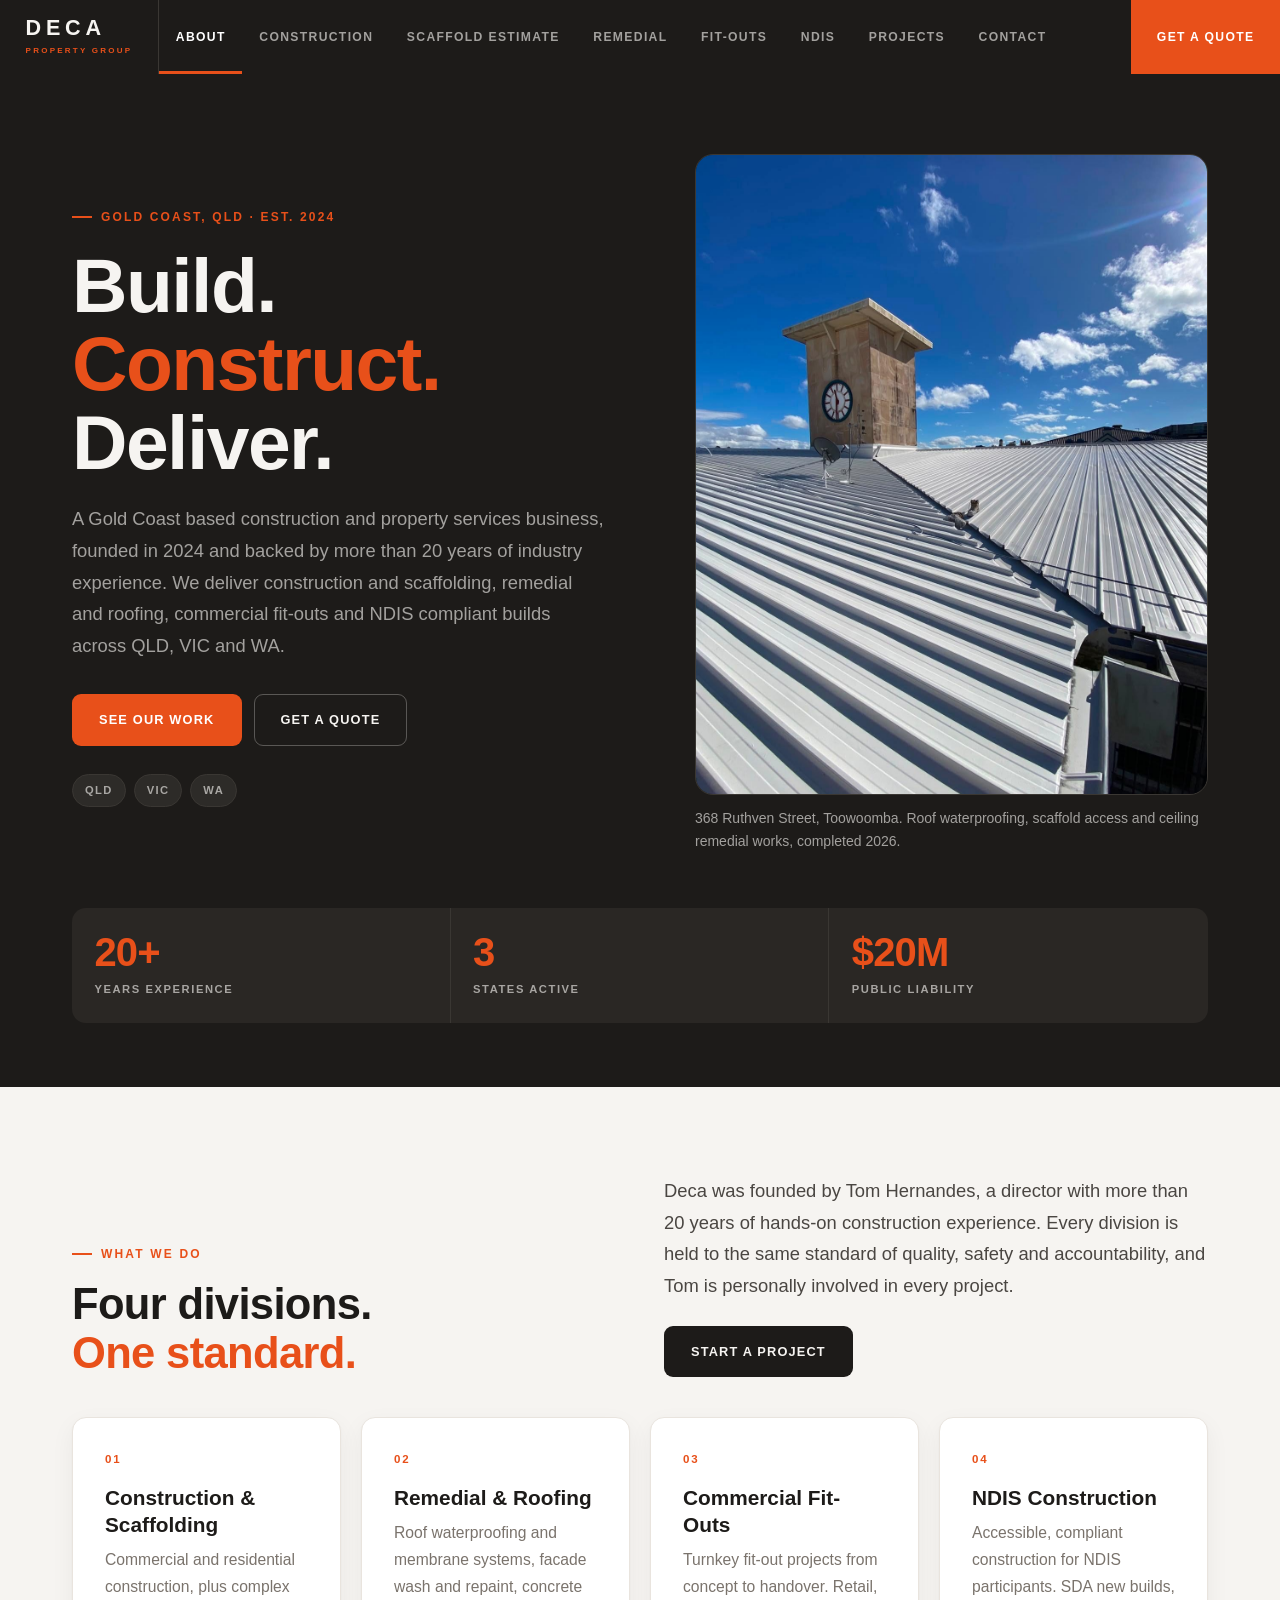
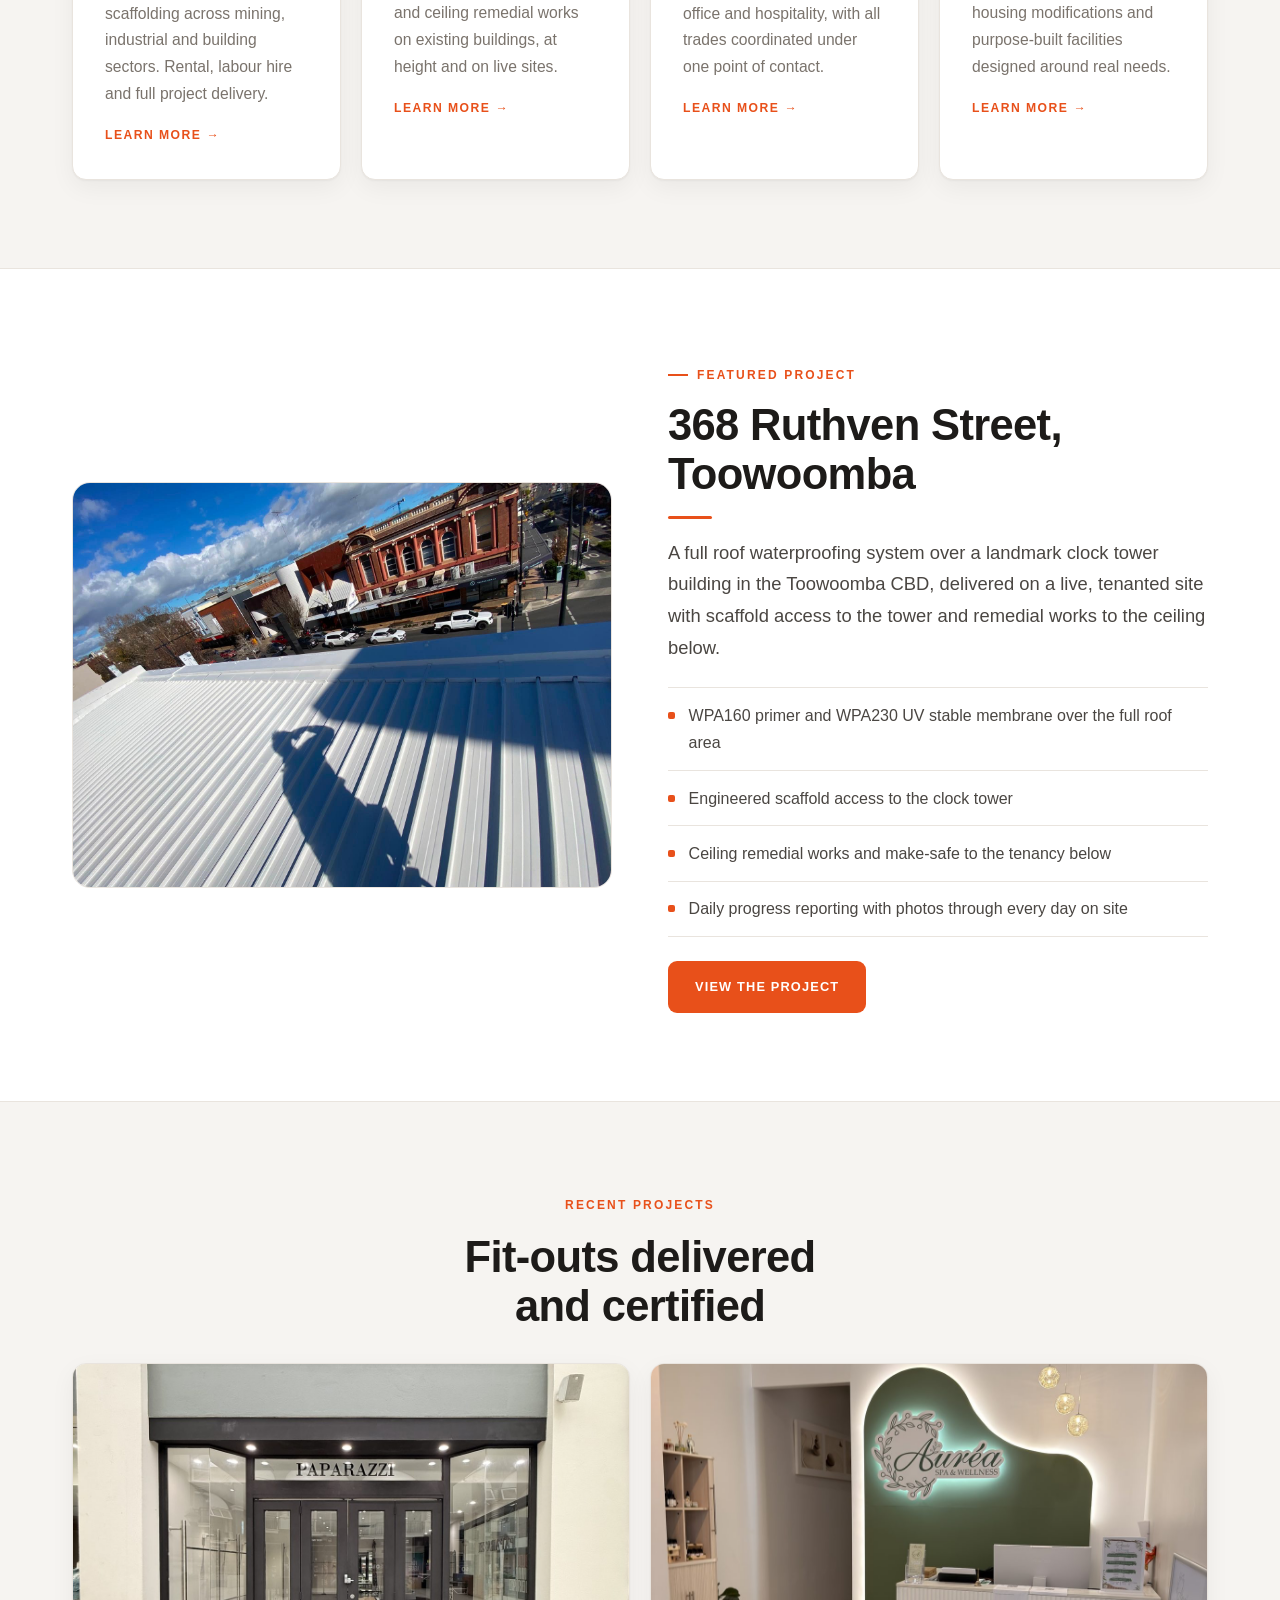
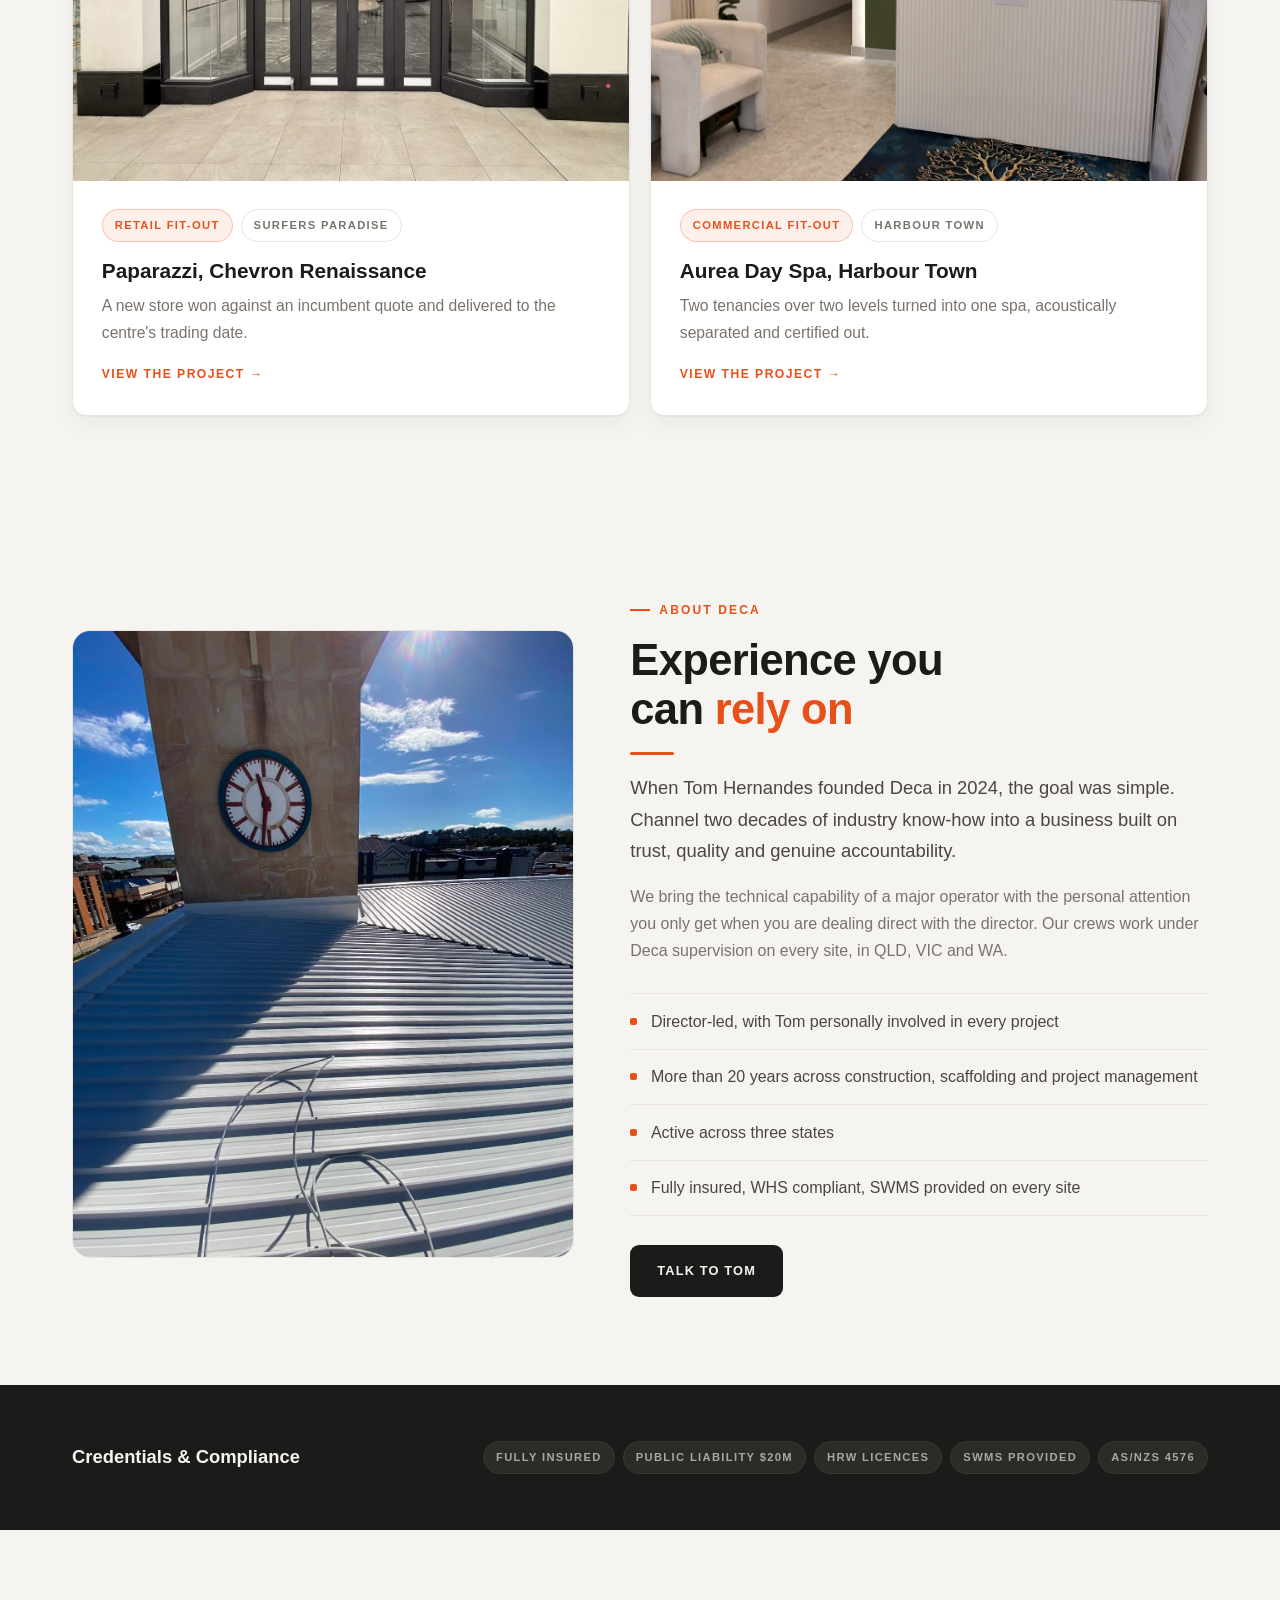
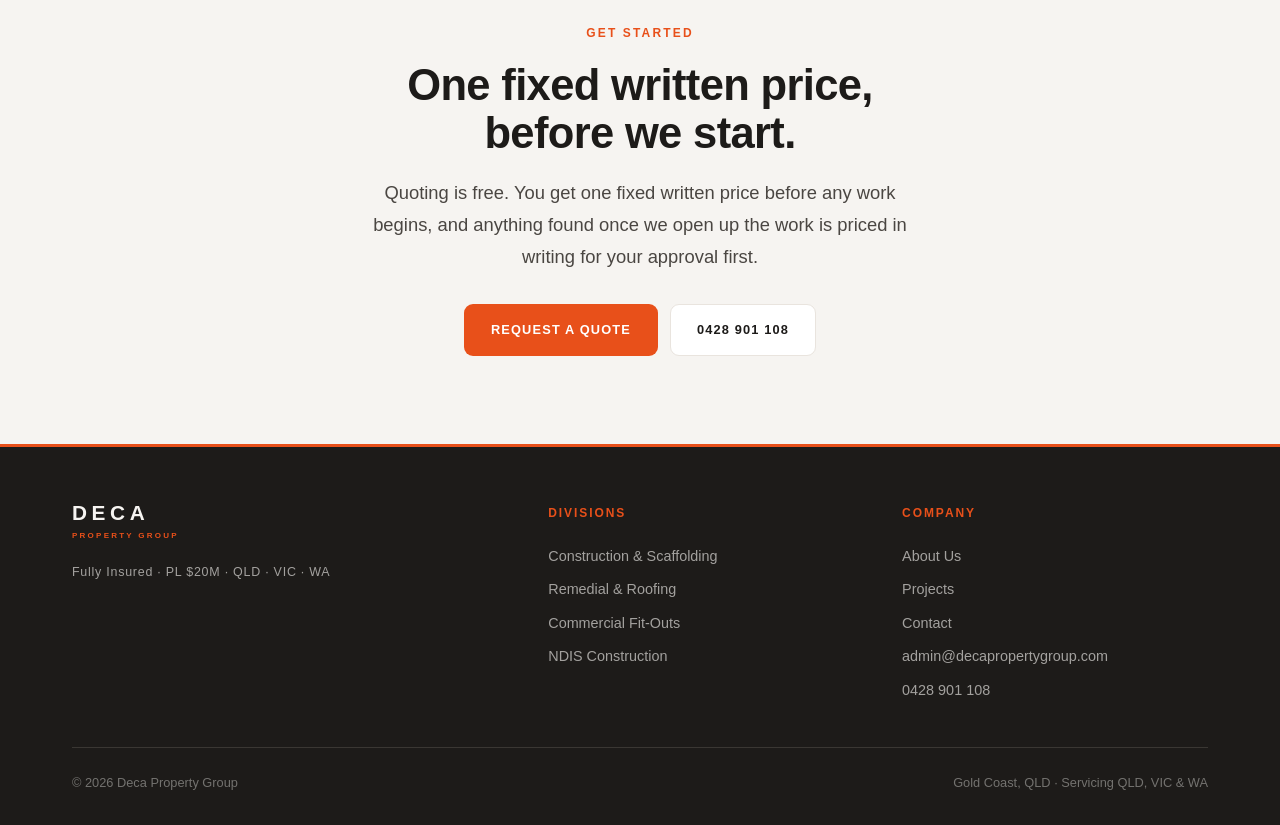
==== commit ae7cca1b: "Put the estimator in the nav, and say the price shows on screen The estimator was only reachable fro" ====
--- a/index.html
+++ b/index.html
@@ -25,6 +25,7 @@
   <ul class="nav-links" id="navLinks">
     <li><a href="index.html">About</a></li>
     <li><a href="construction.html">Construction</a></li>
+    <li><a href="scaffold-estimate.html">Scaffold Estimate</a></li>
     <li><a href="remedial.html">Remedial</a></li>
     <li><a href="fitouts.html">Fit-Outs</a></li>
     <li><a href="ndis.html">NDIS</a></li>
--- a/styles.css
+++ b/styles.css
@@ -227,6 +227,14 @@
   padding:.9rem 1.1rem;font-size:var(--t-caption);color:var(--muted);
   border-top:1px solid var(--line);margin-top:auto;
 }
+figure.shot figcaption strong{color:var(--ink)}
+/* A shot that links through to its case study. */
+.shot-link{display:block;text-decoration:none;color:inherit}
+.shot-link figure.shot{transition:border-color .22s,transform .22s,box-shadow .22s;height:100%}
+.shot-link:hover figure.shot{
+  border-color:var(--accent);transform:translateY(-3px);
+  box-shadow:0 10px 30px rgba(29,27,25,.09);
+}
 
 /* ── Forms ───────────────────────────────────────────────────────────────── */
 .field{margin-bottom:1.1rem}
@@ -292,10 +300,13 @@
 }
 
 /* ── Responsive ──────────────────────────────────────────────────────────── */
+/* Eight nav items plus the CTA need the room. Tighten the spacing early, then
+   collapse to the hamburger while the CTA still fits rather than letting it be
+   clipped off the right edge. The page layout breakpoint stays at 980. */
+@media(max-width:1250px){
+  .nav-links a{padding:0 .8rem;font-size:.72rem}
+}
 @media(max-width:1100px){
-  .nav-links a{padding:0 .8rem;font-size:.72rem}
-}
-@media(max-width:980px){
   .nav-links{
     display:none;position:fixed;top:var(--nav-h);left:0;right:0;
     flex-direction:column;background:var(--ink-2);
@@ -306,6 +317,8 @@
   .nav-links a.active{box-shadow:inset 3px 0 0 var(--accent)}
   .nav-cta{display:none}
   .hamburger{display:flex}
+}
+@media(max-width:980px){
   .grid-3,.grid-4{grid-template-columns:repeat(2,1fr)}
   .section{padding:4rem 0}
   .split,.split-hero,.split-even,.split-wide,.split-head{grid-template-columns:1fr;gap:2.5rem;align-items:start}
@@ -321,3 +334,49 @@
   .section{padding:3rem 0}
   .page-head{padding:3rem 0 2.5rem}
 }
+
+/* ── Scaffold estimator ──────────────────────────────────────────────────────
+   scaffold-estimate.html only. Reuses .field, .card, .btn throughout; these are
+   the few pieces the estimate result needs that nothing else on the site has. */
+.est-grid{display:grid;grid-template-columns:1fr 1fr;gap:0 1rem}
+#estForm .eyebrow-plain{display:block;margin-bottom:1.1rem}
+#estForm .eyebrow-plain+*{margin-top:0}
+#estForm p.eyebrow-plain:not(:first-child){margin-top:1.5rem}
+.est-out{display:none}
+.est-out.show{display:block}
+.est-head{
+  background:var(--ink);color:var(--on-ink);border-radius:var(--radius) var(--radius) 0 0;
+  padding:1.5rem 2rem;
+}
+.est-head .est-total{font-size:var(--t-figure);font-weight:700;color:#fff;line-height:1.1}
+.est-head .caption{color:var(--on-ink-mut)}
+.est-body{
+  background:var(--card);border:1px solid var(--line);border-top:none;
+  border-radius:0 0 var(--radius) var(--radius);padding:.5rem 2rem 1.75rem;
+}
+.est-line{display:flex;gap:1rem;justify-content:space-between;align-items:baseline;
+  padding:1rem 0;border-bottom:1px solid var(--line)}
+.est-line:last-of-type{border-bottom:none}
+.est-line dt{font-weight:700;color:var(--ink)}
+.est-line dd{font-weight:700;color:var(--ink);white-space:nowrap;font-variant-numeric:tabular-nums}
+.est-line .caption{display:block;font-weight:400;color:var(--muted);margin-top:.15rem}
+.est-sum{display:flex;justify-content:space-between;gap:1rem;padding:.45rem 0;font-variant-numeric:tabular-nums}
+.est-sum.est-final{border-top:2px solid var(--ink);margin-top:.6rem;padding-top:.9rem;
+  font-size:var(--t-h3);font-weight:700;color:var(--ink)}
+.est-note{
+  background:var(--paper);border-left:3px solid var(--accent);border-radius:0 9px 9px 0;
+  padding:.85rem 1.1rem;margin-top:.9rem;font-size:var(--t-caption);color:var(--body);
+}
+.est-err{
+  display:none;margin-top:1.2rem;padding:1rem 1.2rem;border-radius:9px;
+  background:rgba(200,65,15,.08);border:1px solid rgba(200,65,15,.35);color:var(--ink);
+}
+.est-err.show{display:block}
+.rate-card{display:grid;grid-template-columns:1fr auto;gap:.55rem 1.5rem;
+  font-size:var(--t-caption);font-variant-numeric:tabular-nums}
+.rate-card dt{color:var(--body)}
+.rate-card dd{font-weight:700;color:var(--ink);text-align:right}
+@media(max-width:620px){
+  .est-grid{grid-template-columns:1fr}
+  .est-head,.est-body{padding-left:1.4rem;padding-right:1.4rem}
+}
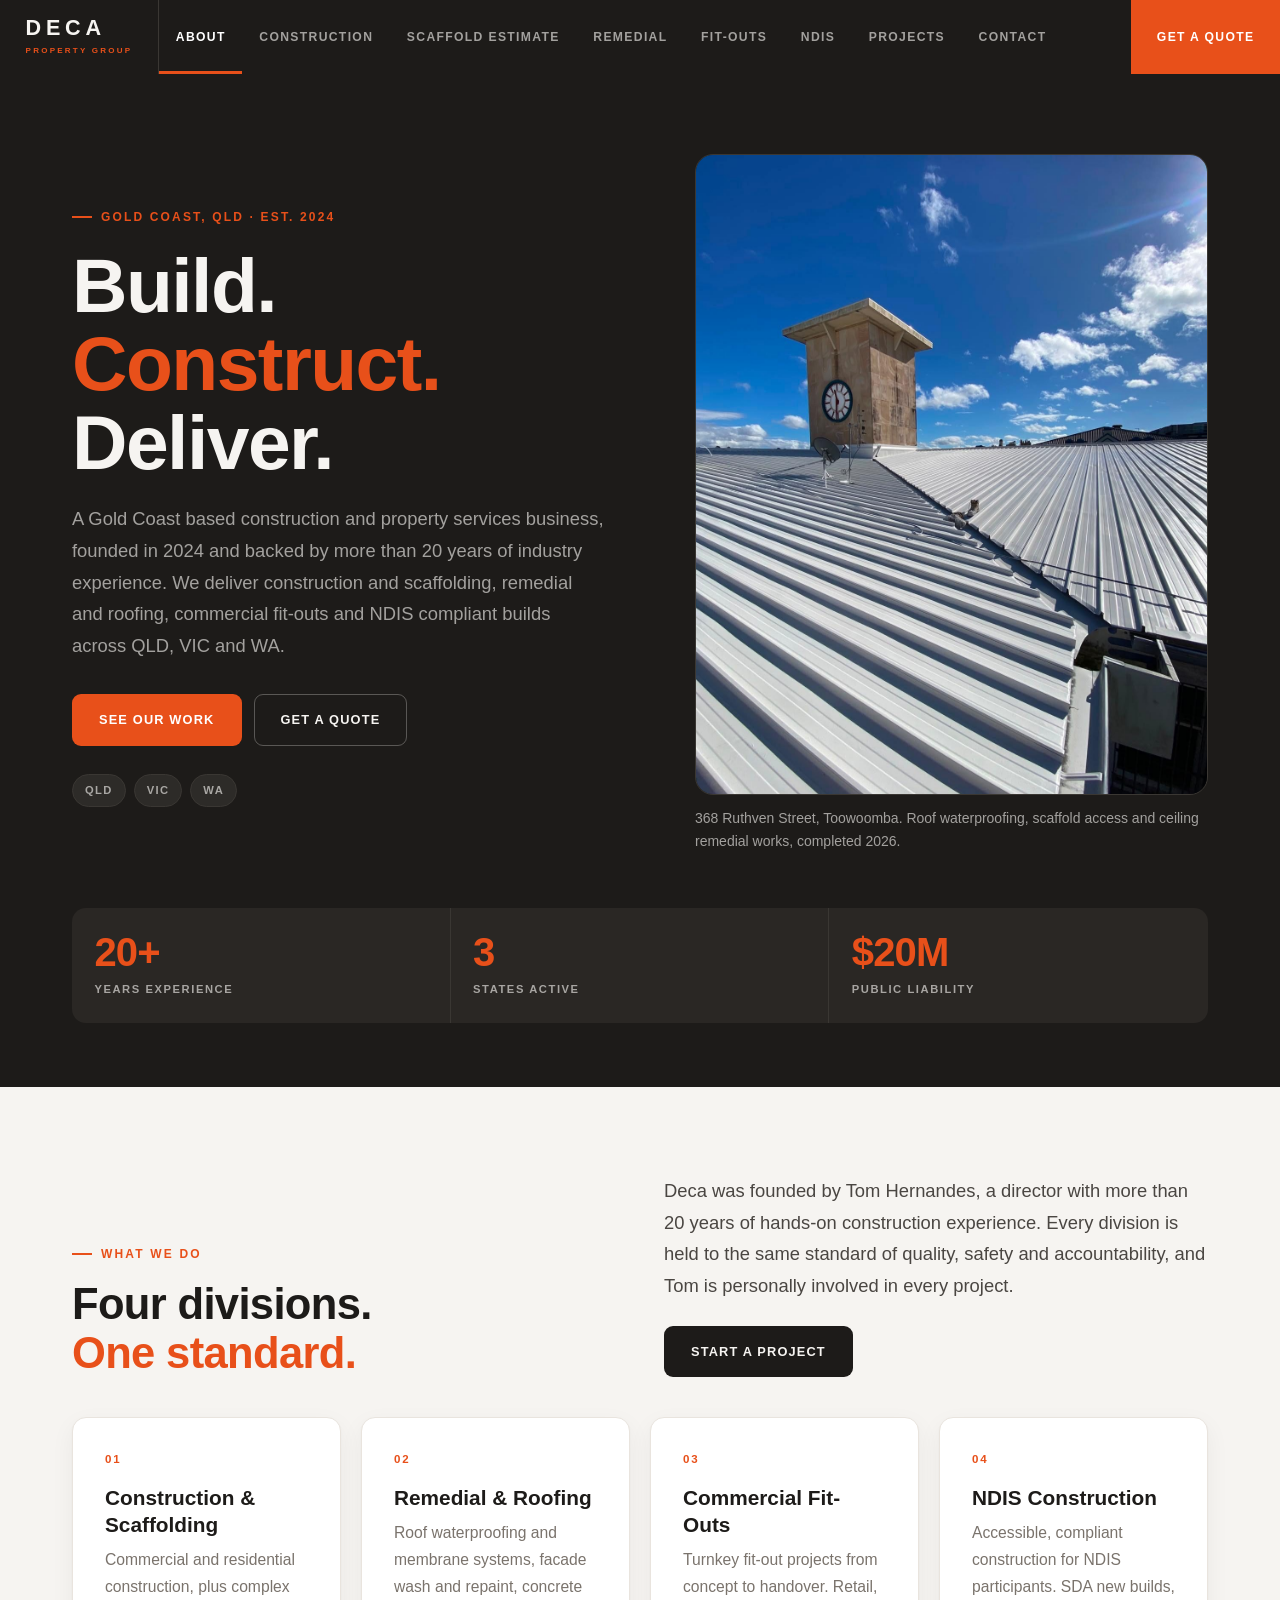
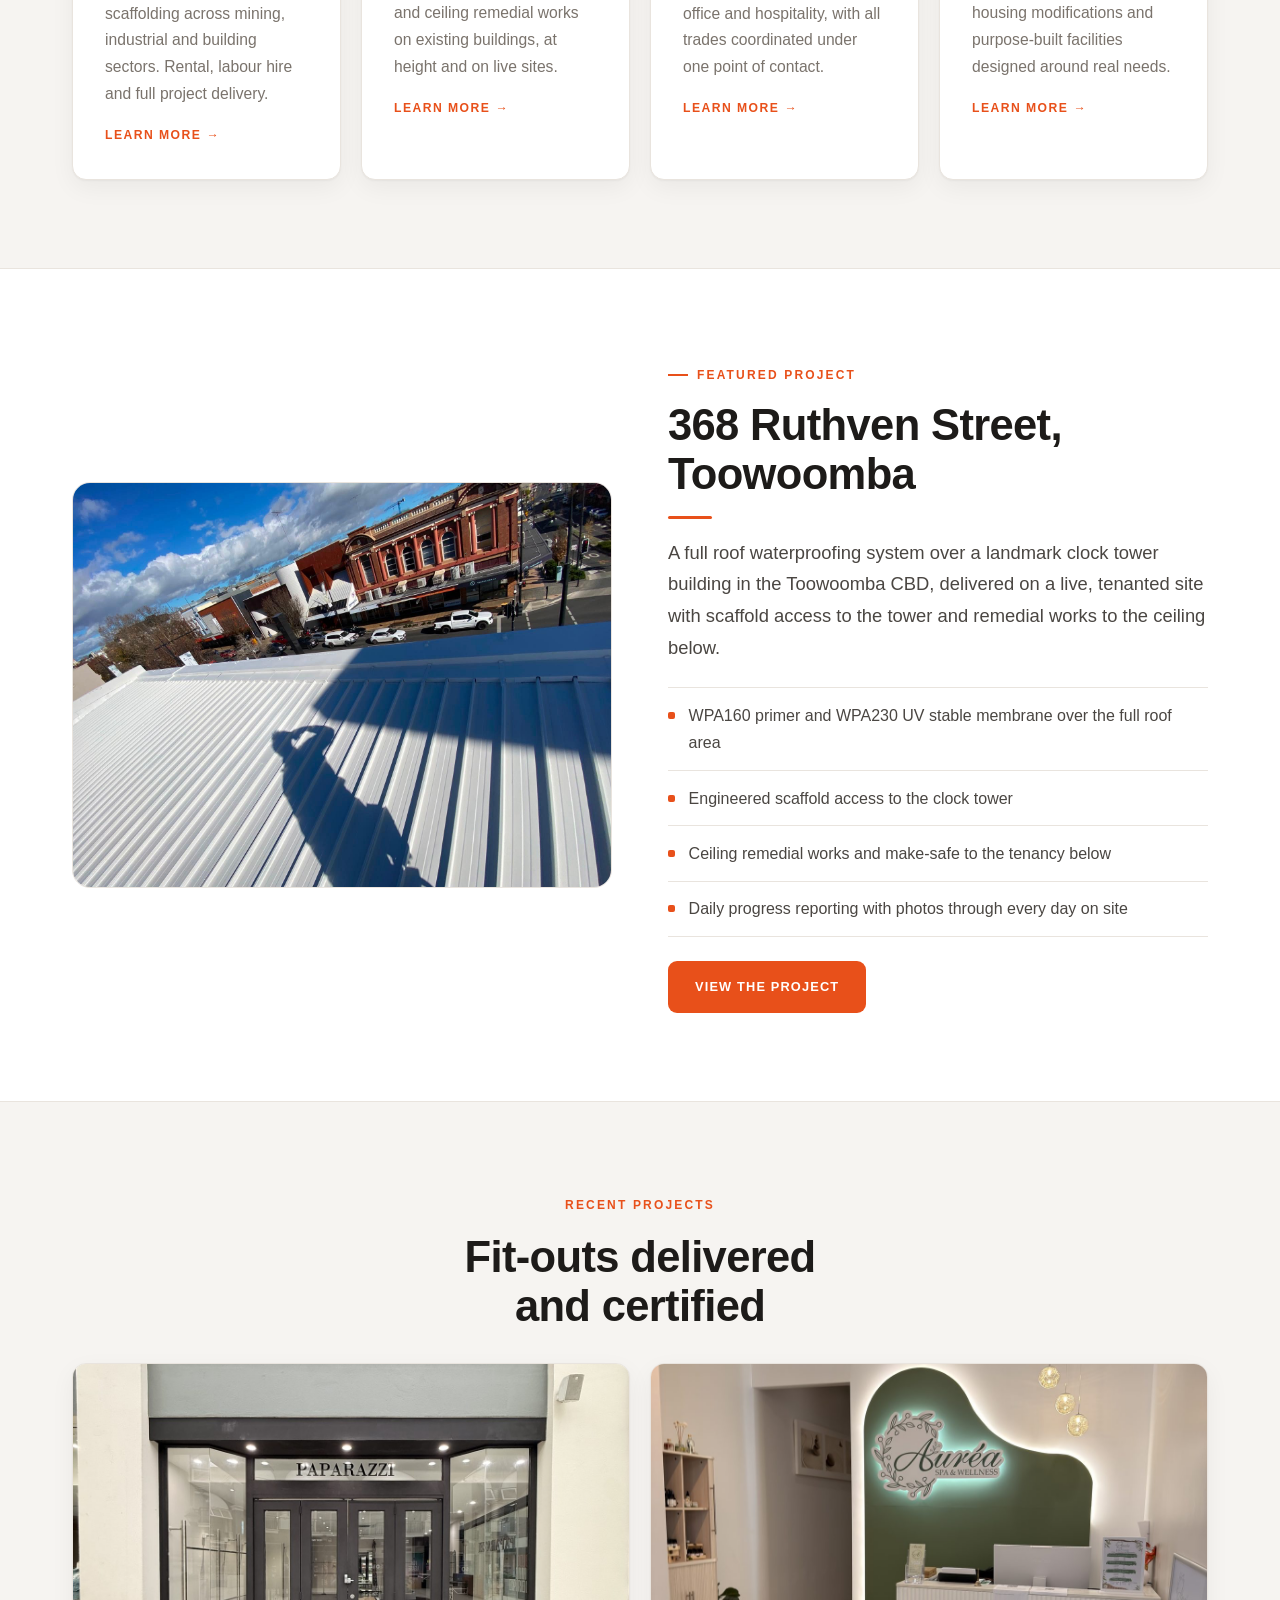
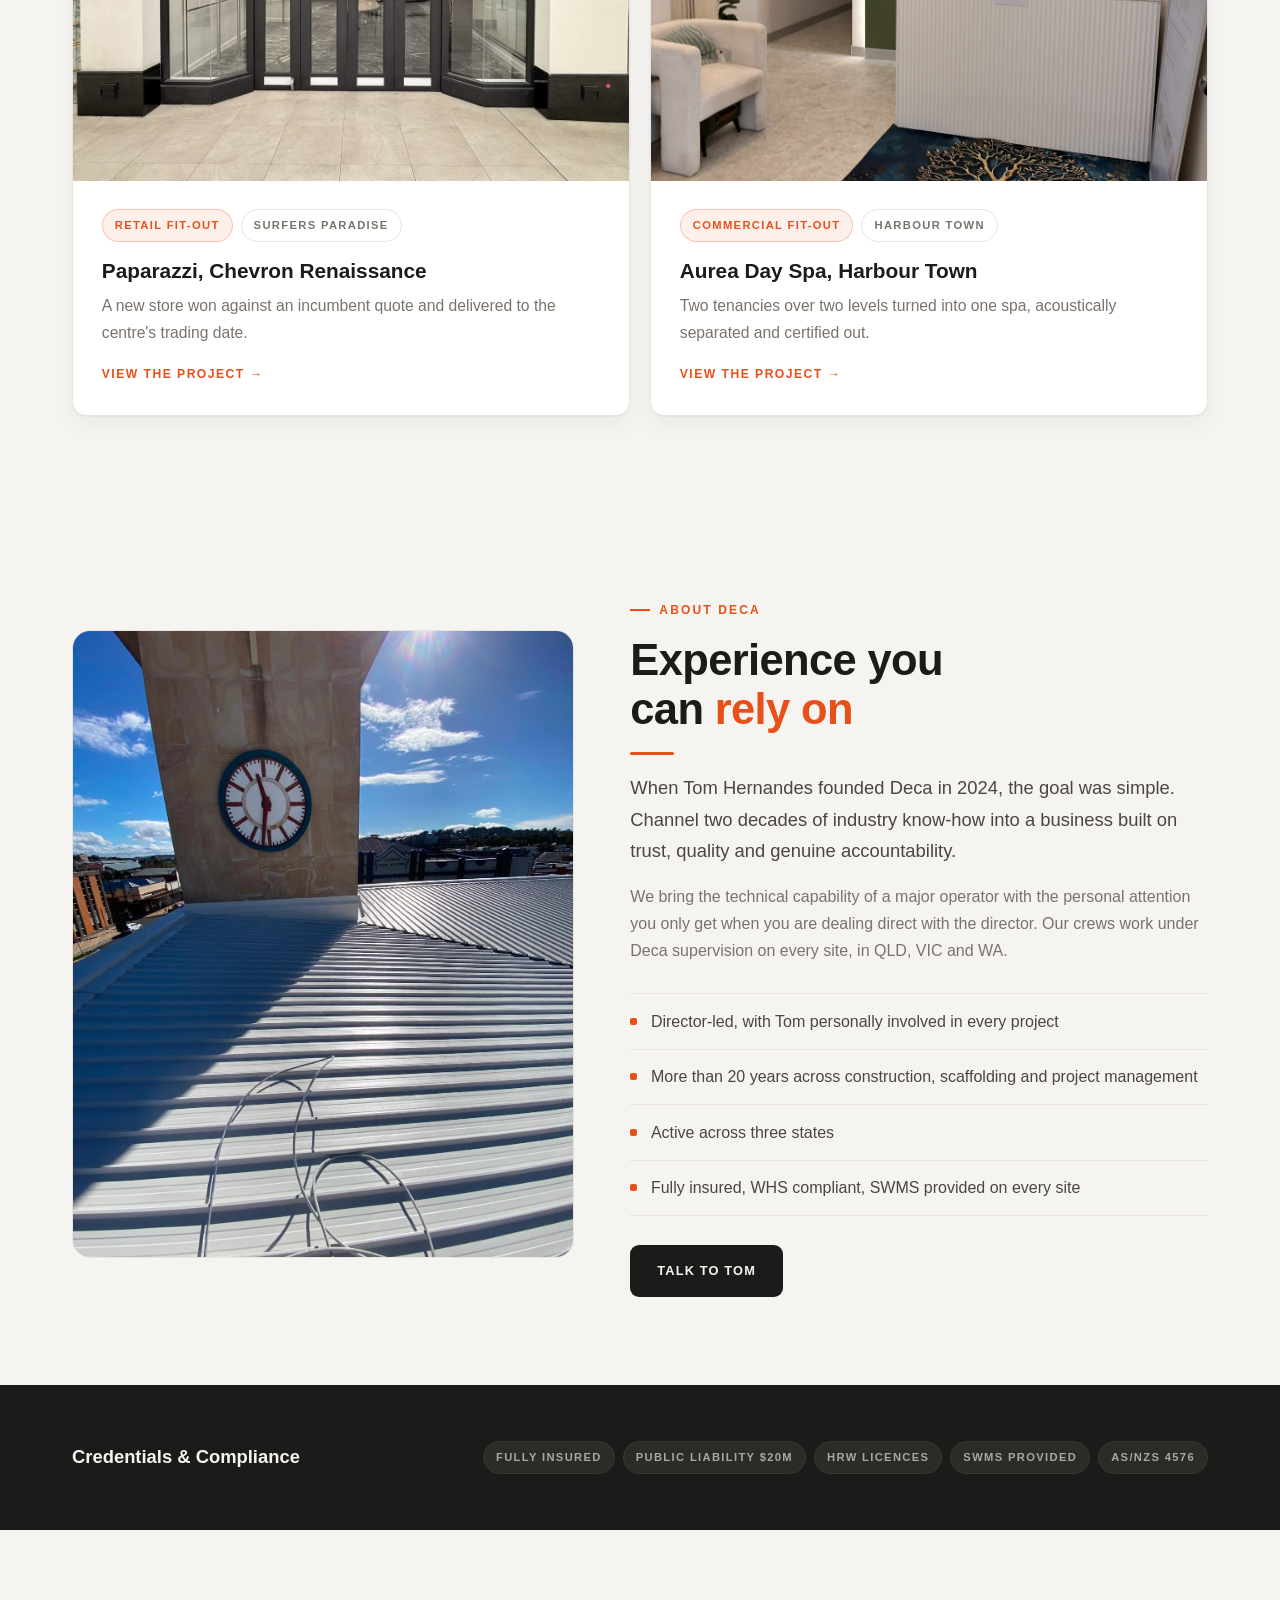
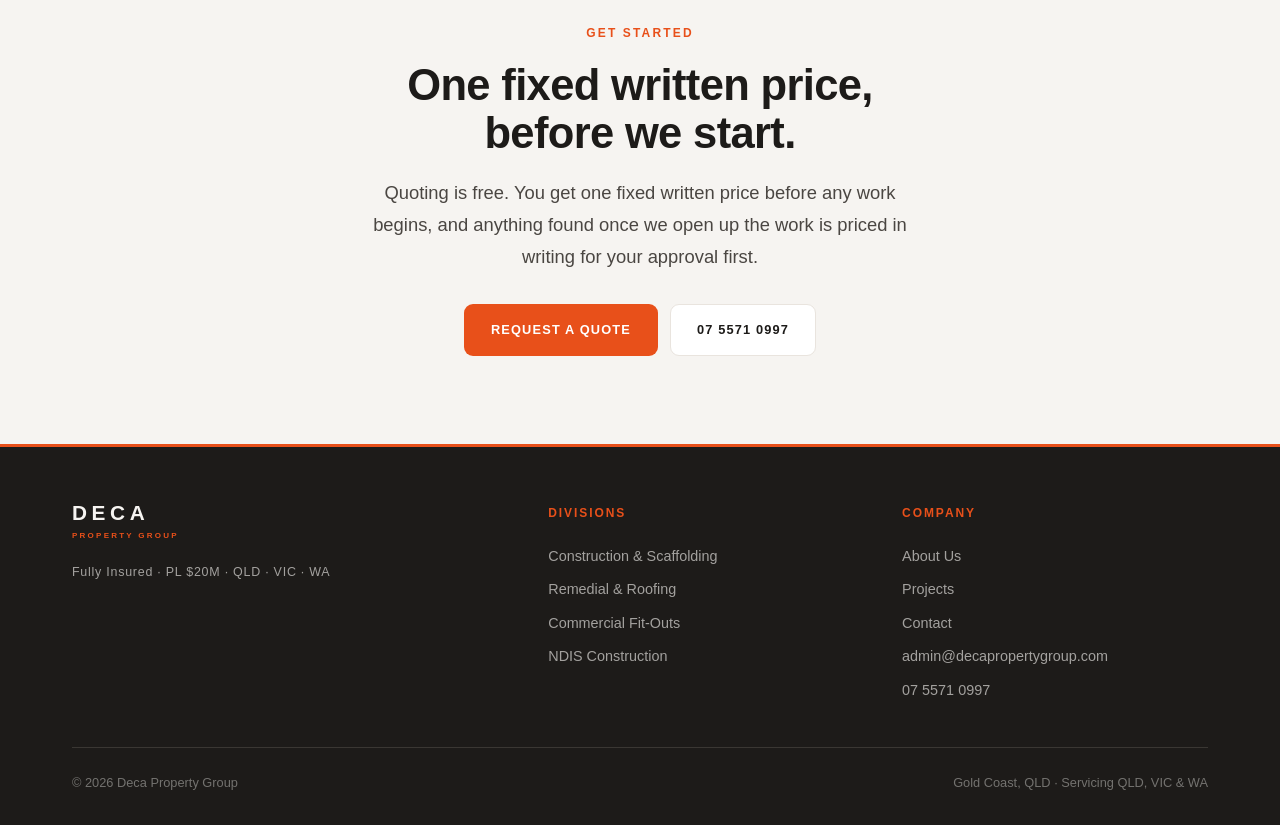
==== commit 5324e1d2: "Put the landline on the website and take the mobile off The site carried 0428 901 108 in the footer " ====
--- a/index.html
+++ b/index.html
@@ -228,7 +228,7 @@
     writing for your approval first.</p>
     <div class="btn-row rv d3" style="justify-content:center;margin-top:2rem">
       <a href="contact.html" class="btn btn-accent">Request a Quote</a>
-      <a href="tel:0428901108" class="btn btn-outline">0428 901 108</a>
+      <a href="tel:+61755710997" class="btn btn-outline">07 5571 0997</a>
     </div>
   </div>
 </section>
@@ -254,7 +254,7 @@
         <a href="projects.html">Projects</a>
         <a href="contact.html">Contact</a>
         <a href="mailto:admin@decapropertygroup.com">admin@decapropertygroup.com</a>
-        <a href="tel:0428901108">0428 901 108</a>
+        <a href="tel:+61755710997">07 5571 0997</a>
       </div>
     </div>
     <div class="ft-base">
@@ -266,5 +266,6 @@
 
 </div>
 <script src="site.js"></script>
+<script defer src="/_vercel/insights/script.js"></script>
 </body>
 </html>
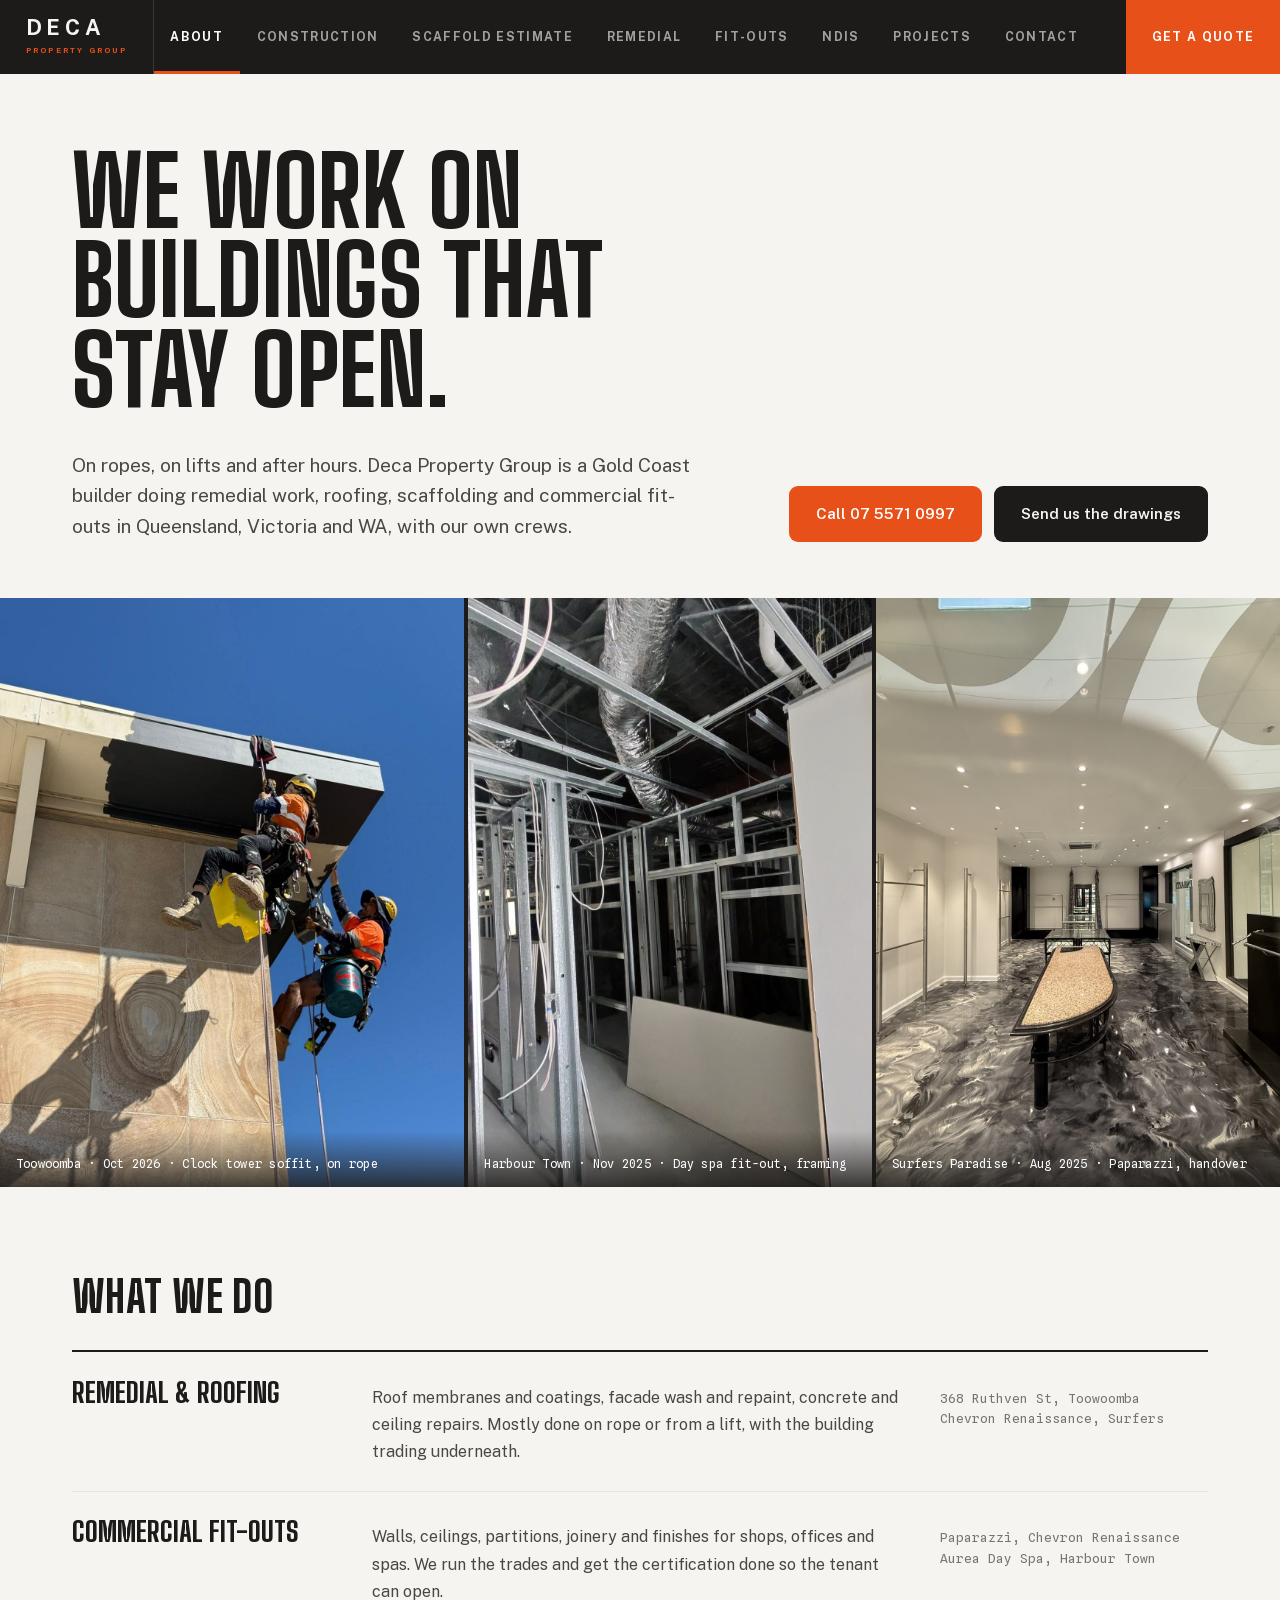
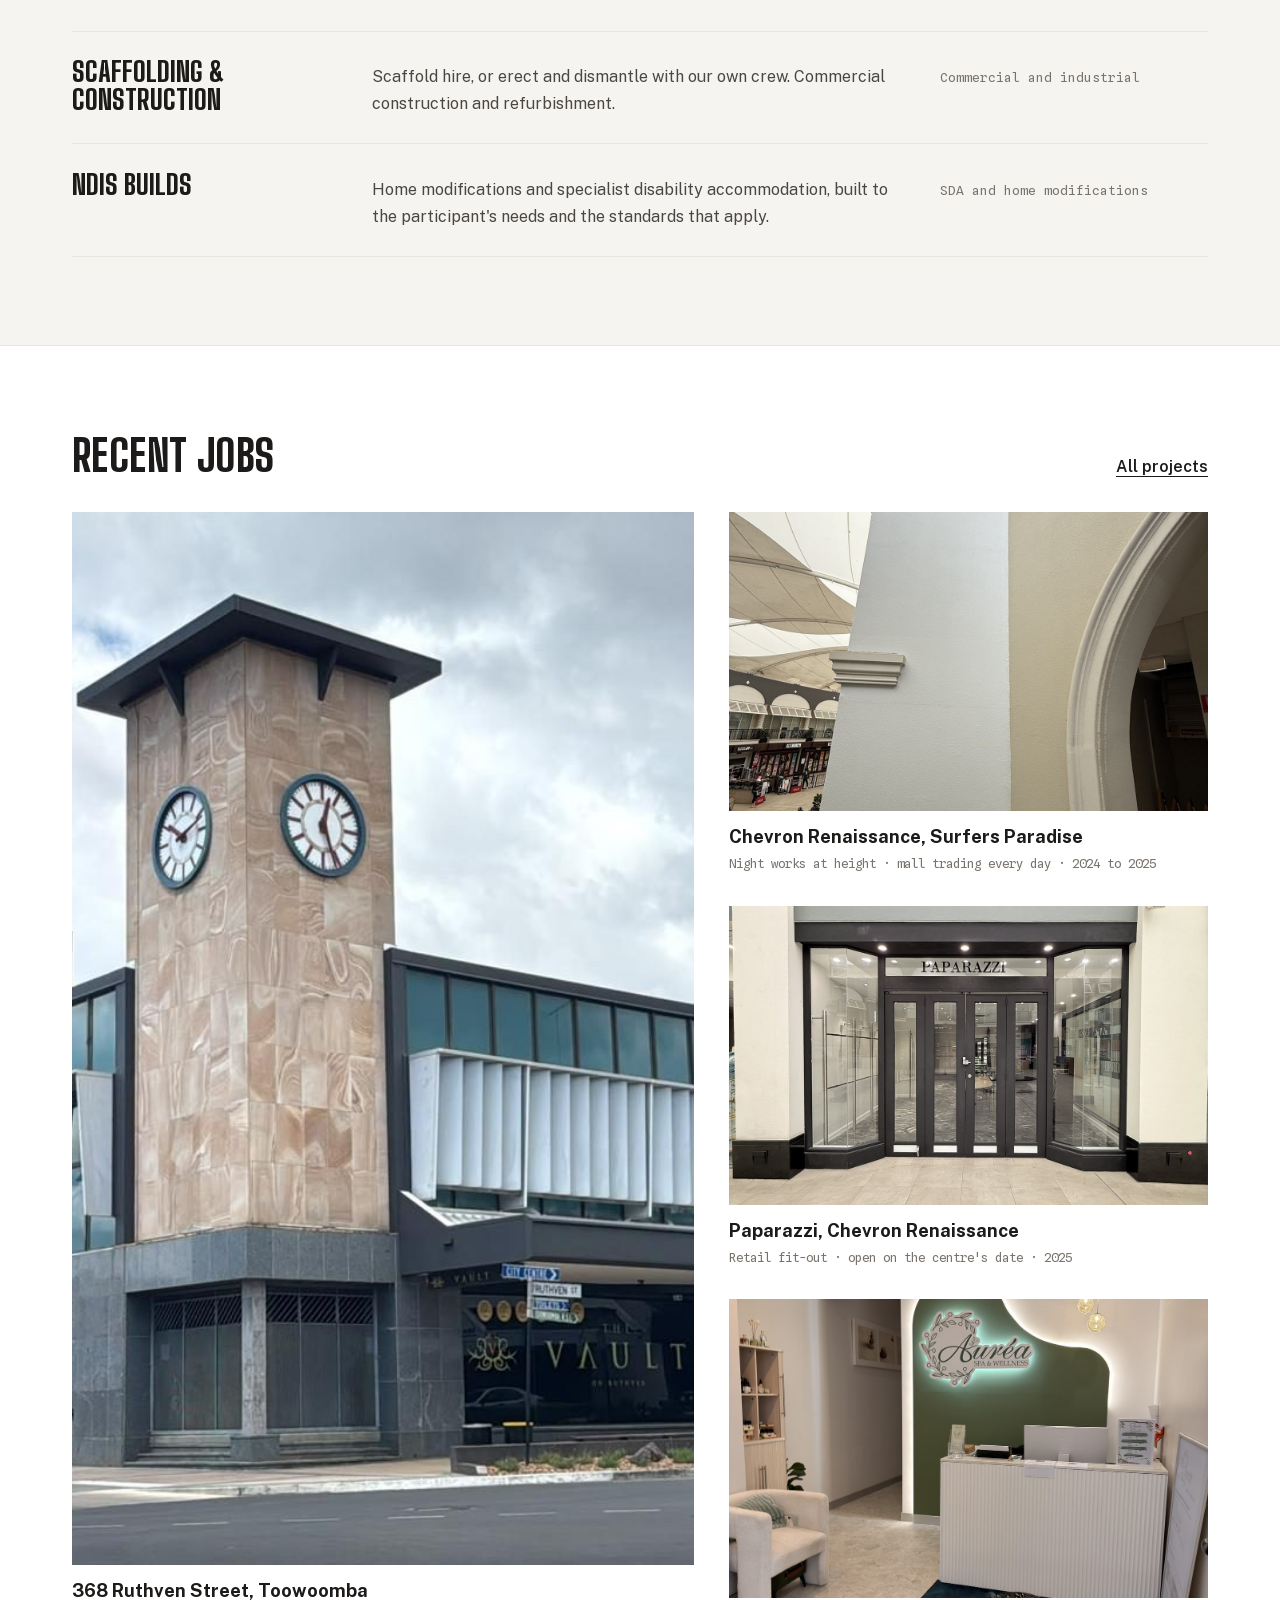
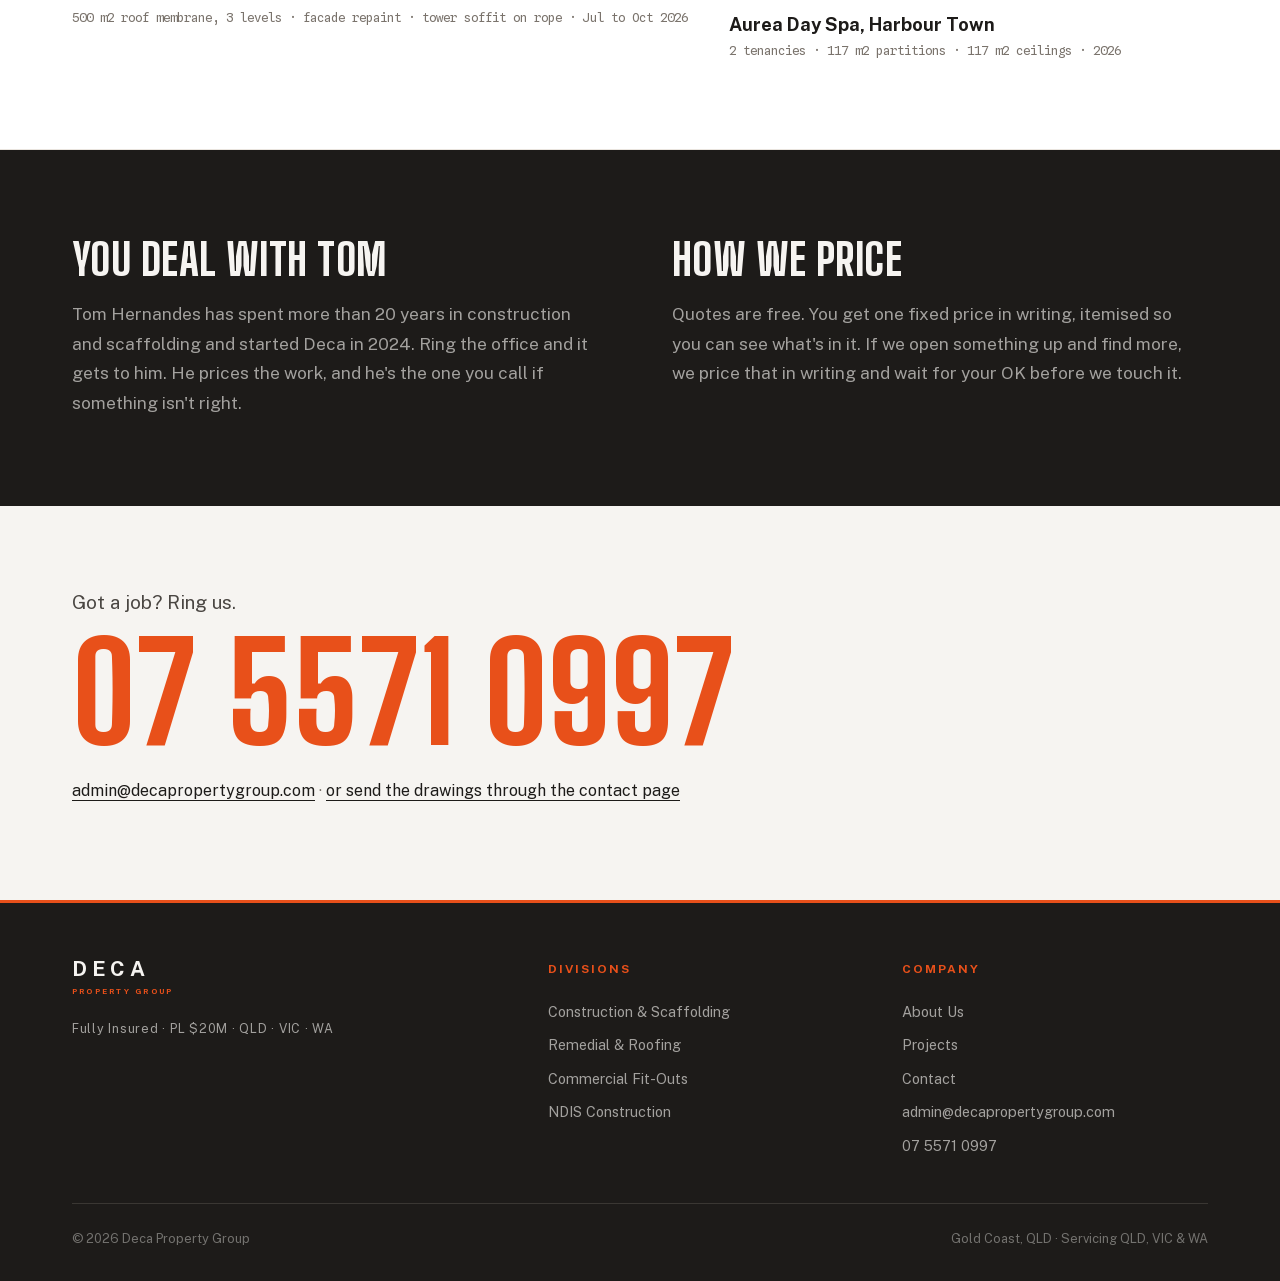
==== commit 284d2ad1: "Rebuild the home page so it stops reading as a template New typefaces, self-hosted: Big Shoulders Di" ====
--- a/index.html
+++ b/index.html
@@ -13,7 +13,7 @@
 <link rel="canonical" href="https://www.decapropertygroup.com/"/>
 <link rel="icon" href="data:image/svg+xml,%3Csvg xmlns='http://www.w3.org/2000/svg' viewBox='0 0 32 32'%3E%3Crect width='32' height='32' fill='%231d1b19'/%3E%3Crect y='26' width='32' height='6' fill='%23e8501a'/%3E%3Ctext x='16' y='20' font-family='Arial,Helvetica,sans-serif' font-size='13' font-weight='700' fill='%23f6f4f1' text-anchor='middle'%3ED%3C/text%3E%3C/svg%3E"/>
 <script>document.documentElement.className+=" js"</script>
-<link rel="stylesheet" href="styles.css"/>
+<link rel="stylesheet" href="styles.css?v=20261116"/>
 </head>
 <body>
 
@@ -38,198 +38,120 @@
 
 <div class="page-wrap">
 
-<!-- HERO -->
-<section class="section-ink" style="padding:5rem 0 4rem">
+<!-- HERO: what we are, in one line, then the work itself -->
+<section class="hm-hero">
   <div class="wrap">
-    <div class="split split-hero">
-      <div>
-        <span class="eyebrow rv">Gold Coast, QLD · Est. 2024</span>
-        <h1 class="display on-ink rv d1" style="margin:1.2rem 0 0">Build.<br/><span class="accent">Construct.</span><br/>Deliver.</h1>
-        <p class="lead rv d2" style="color:var(--on-ink-mut);max-width:52ch;margin-top:1.4rem">
-          A Gold Coast based construction and property services business, founded in 2024 and backed by
-          more than 20 years of industry experience. We deliver construction and scaffolding, remedial
-          and roofing, commercial fit-outs and NDIS compliant builds across QLD, VIC and WA.
-        </p>
-        <div class="btn-row rv d3" style="margin-top:2rem">
-          <a href="projects.html" class="btn btn-accent">See Our Work</a>
-          <a href="contact.html" class="btn btn-ghost">Get a Quote</a>
-        </div>
-        <div class="tag-row rv d4" style="margin-top:1.8rem">
-          <span class="tag tag-ink">QLD</span><span class="tag tag-ink">VIC</span><span class="tag tag-ink">WA</span>
-        </div>
-      </div>
-      <div class="rv d2">
-        <img src="photos/ruthven/clock-tower.jpg" alt="Completed roof waterproofing membrane running up to the clock tower at 368 Ruthven Street, Toowoomba" style="width:100%;aspect-ratio:4/5;object-fit:cover;border-radius:var(--radius-lg);border:1px solid var(--ink-3)" width="1200" height="1600"/>
-        <p class="caption" style="color:var(--on-ink-mut);margin-top:.75rem">368 Ruthven Street, Toowoomba. Roof waterproofing, scaffold access and ceiling remedial works, completed 2026.</p>
+    <h1 class="hm-h1">We work on buildings that stay open.</h1>
+    <div class="hm-hero-row">
+      <p class="hm-lead">On ropes, on lifts and after hours. Deca Property Group is a Gold Coast builder
+      doing remedial work, roofing, scaffolding and commercial fit-outs in Queensland, Victoria and WA,
+      with our own crews.</p>
+      <div class="hm-ctas">
+        <a href="tel:+61755710997" class="btn btn-accent">Call 07 5571 0997</a>
+        <a href="contact.html" class="btn btn-ink">Send us the drawings</a>
       </div>
     </div>
-    <div class="stats rv" style="margin-top:3.5rem">
-      <div class="stat"><div class="stat-n">20+</div><div class="stat-l">Years Experience</div></div>
-      <div class="stat"><div class="stat-n">3</div><div class="stat-l">States Active</div></div>
-      <div class="stat"><div class="stat-n">$20M</div><div class="stat-l">Public Liability</div></div>
-    </div>
+  </div>
+  <div class="hm-strip">
+    <figure><img src="photos/ruthven/tower-rope-eave.jpg" alt="Two Deca technicians on rope at the clock tower eave, 368 Ruthven Street, Toowoomba" width="1200" height="1600"/>
+      <figcaption>Toowoomba &middot; Oct 2026 &middot; Clock tower soffit, on rope</figcaption></figure>
+    <figure><img src="photos/aurea/framing-corridor.jpg" alt="Steel stud framing in progress at Aurea Day Spa, Harbour Town" width="1200" height="1600"/>
+      <figcaption>Harbour Town &middot; Nov 2025 &middot; Day spa fit-out, framing</figcaption></figure>
+    <figure><img src="photos/paparazzi/interior-depth.jpg" alt="The finished Paparazzi store at Chevron Renaissance" width="1200" height="1600"/>
+      <figcaption>Surfers Paradise &middot; Aug 2025 &middot; Paparazzi, handover</figcaption></figure>
   </div>
 </section>
 
-<!-- DIVISIONS -->
+<!-- WHAT WE DO: a schedule, not a set of cards -->
 <section class="section">
   <div class="wrap">
-    <div class="split split-head" style="margin-bottom:2.5rem">
-      <div class="rv">
-        <span class="eyebrow">What We Do</span>
-        <h2 style="margin-top:1rem">Four divisions.<br/><span class="accent">One standard.</span></h2>
-      </div>
-      <div class="rv d1">
-        <p class="lead">Deca was founded by Tom Hernandes, a director with more than 20 years of hands-on
-        construction experience. Every division is held to the same standard of quality, safety and
-        accountability, and Tom is personally involved in every project.</p>
-        <a href="contact.html" class="btn btn-ink" style="margin-top:1.5rem">Start a Project</a>
-      </div>
-    </div>
-
-    <div class="grid grid-4">
-      <a href="construction.html" class="card card-link rv">
-        <span class="card-index">01</span>
-        <h3>Construction &amp; Scaffolding</h3>
-        <p>Commercial and residential construction, plus complex scaffolding across mining, industrial and
-        building sectors. Rental, labour hire and full project delivery.</p>
-        <span class="more">Learn more →</span>
+    <h2>What we do</h2>
+    <div class="hm-sched">
+      <a href="remedial.html" class="hm-row">
+        <div class="hm-trade">Remedial &amp; roofing</div>
+        <p>Roof membranes and coatings, facade wash and repaint, concrete and ceiling repairs. Mostly
+        done on rope or from a lift, with the building trading underneath.</p>
+        <div class="hm-ref">368 Ruthven St, Toowoomba<br/>Chevron Renaissance, Surfers</div>
       </a>
-      <a href="remedial.html" class="card card-link rv d1">
-        <span class="card-index">02</span>
-        <h3>Remedial &amp; Roofing</h3>
-        <p>Roof waterproofing and membrane systems, facade wash and repaint, concrete and ceiling
-        remedial works on existing buildings, at height and on live sites.</p>
-        <span class="more">Learn more →</span>
+      <a href="fitouts.html" class="hm-row">
+        <div class="hm-trade">Commercial fit-outs</div>
+        <p>Walls, ceilings, partitions, joinery and finishes for shops, offices and spas. We run the
+        trades and get the certification done so the tenant can open.</p>
+        <div class="hm-ref">Paparazzi, Chevron Renaissance<br/>Aurea Day Spa, Harbour Town</div>
       </a>
-      <a href="fitouts.html" class="card card-link rv d2">
-        <span class="card-index">03</span>
-        <h3>Commercial Fit-Outs</h3>
-        <p>Turnkey fit-out projects from concept to handover. Retail, office and hospitality, with all
-        trades coordinated under one point of contact.</p>
-        <span class="more">Learn more →</span>
+      <a href="construction.html" class="hm-row">
+        <div class="hm-trade">Scaffolding &amp; construction</div>
+        <p>Scaffold hire, or erect and dismantle with our own crew. Commercial construction and
+        refurbishment.</p>
+        <div class="hm-ref">Commercial and industrial</div>
       </a>
-      <a href="ndis.html" class="card card-link rv d3">
-        <span class="card-index">04</span>
-        <h3>NDIS Construction</h3>
-        <p>Accessible, compliant construction for NDIS participants. SDA new builds, housing
-        modifications and purpose-built facilities designed around real needs.</p>
-        <span class="more">Learn more →</span>
+      <a href="ndis.html" class="hm-row">
+        <div class="hm-trade">NDIS builds</div>
+        <p>Home modifications and specialist disability accommodation, built to the participant's
+        needs and the standards that apply.</p>
+        <div class="hm-ref">SDA and home modifications</div>
       </a>
     </div>
   </div>
 </section>
 
-<!-- FEATURED PROJECT -->
-<section class="section" style="background:var(--card);border-top:1px solid var(--line);border-bottom:1px solid var(--line)">
+<!-- RECENT JOBS -->
+<section class="section hm-jobs-sec">
   <div class="wrap">
-    <div class="split split-even">
-      <div class="rv">
-        <img src="photos/ruthven/roof-heritage.jpg" alt="Completed white membrane roof at 368 Ruthven Street with the Toowoomba heritage streetscape beyond" style="width:100%;border-radius:var(--radius-lg);border:1px solid var(--line)" width="1600" height="1200" loading="lazy"/>
-      </div>
-      <div class="rv d1">
-        <span class="eyebrow">Featured Project</span>
-        <h2 style="margin-top:1rem">368 Ruthven Street,<br/>Toowoomba</h2>
-        <div class="rule"></div>
-        <p class="lead">A full roof waterproofing system over a landmark clock tower building in the
-        Toowoomba CBD, delivered on a live, tenanted site with scaffold access to the tower and
-        remedial works to the ceiling below.</p>
-        <ul class="checks" style="margin:1.5rem 0">
-          <li>WPA160 primer and WPA230 UV stable membrane over the full roof area</li>
-          <li>Engineered scaffold access to the clock tower</li>
-          <li>Ceiling remedial works and make-safe to the tenancy below</li>
-          <li>Daily progress reporting with photos through every day on site</li>
-        </ul>
-        <a href="project-368-ruthven-st.html" class="btn btn-accent">View the Project</a>
-      </div>
+    <div class="hm-jobs-head">
+      <h2>Recent jobs</h2>
+      <a href="projects.html" class="hm-all">All projects</a>
     </div>
-  </div>
-</section>
-
-<!-- MORE PROJECTS -->
-<section class="section">
-  <div class="wrap">
-    <div class="rv" style="text-align:center;margin-bottom:2rem">
-      <span class="eyebrow-plain">Recent Projects</span>
-      <h2 style="margin-top:1rem">Fit-outs delivered<br/>and certified</h2>
-    </div>
-    <div class="grid grid-2">
-      <a href="project-paparazzi.html" class="card card-link rv" style="padding:0;overflow:hidden">
-        <img src="photos/paparazzi/shopfront.jpg" alt="The completed Paparazzi shopfront at Chevron Renaissance" style="width:100%;aspect-ratio:4/3;object-fit:cover" loading="lazy"/>
-        <div style="padding:1.8rem">
-          <div class="tag-row" style="margin-bottom:.9rem"><span class="tag tag-accent">Retail Fit-Out</span><span class="tag">Surfers Paradise</span></div>
-          <h3>Paparazzi, Chevron Renaissance</h3>
-          <p style="margin-top:.6rem">A new store won against an incumbent quote and delivered to the centre's trading date.</p>
-          <span class="more">View the project →</span>
-        </div>
+    <div class="hm-jobs">
+      <a href="project-368-ruthven-st.html" class="hm-job hm-job-big">
+        <img src="photos/ruthven/building-complete.jpg" alt="368 Ruthven Street, Toowoomba, after the roof, facade and tower works" loading="lazy"/>
+        <h3>368 Ruthven Street, Toowoomba</h3>
+        <p class="hm-data">500 m2 roof membrane, 3 levels &middot; facade repaint &middot; tower soffit on rope &middot; Jul to Oct 2026</p>
       </a>
-      <a href="project-aurea-day-spa.html" class="card card-link rv d1" style="padding:0;overflow:hidden">
-        <img src="photos/aurea/reception.jpg" alt="The completed reception at Aurea Day Spa, Harbour Town" style="width:100%;aspect-ratio:4/3;object-fit:cover" loading="lazy"/>
-        <div style="padding:1.8rem">
-          <div class="tag-row" style="margin-bottom:.9rem"><span class="tag tag-accent">Commercial Fit-Out</span><span class="tag">Harbour Town</span></div>
-          <h3>Aurea Day Spa, Harbour Town</h3>
-          <p style="margin-top:.6rem">Two tenancies over two levels turned into one spa, acoustically separated and certified out.</p>
-          <span class="more">View the project →</span>
-        </div>
+      <a href="project-chevron-renaissance.html" class="hm-job">
+        <img src="photos/chevron/column-complete.jpg" alt="A finished atrium column at Chevron Renaissance" loading="lazy"/>
+        <h3>Chevron Renaissance, Surfers Paradise</h3>
+        <p class="hm-data">Night works at height &middot; mall trading every day &middot; 2024 to 2025</p>
+      </a>
+      <a href="project-paparazzi.html" class="hm-job">
+        <img src="photos/paparazzi/shopfront.jpg" alt="The finished Paparazzi shopfront" loading="lazy"/>
+        <h3>Paparazzi, Chevron Renaissance</h3>
+        <p class="hm-data">Retail fit-out &middot; open on the centre's date &middot; 2025</p>
+      </a>
+      <a href="project-aurea-day-spa.html" class="hm-job">
+        <img src="photos/aurea/reception.jpg" alt="The reception at Aurea Day Spa, Harbour Town" loading="lazy"/>
+        <h3>Aurea Day Spa, Harbour Town</h3>
+        <p class="hm-data">2 tenancies &middot; 117 m2 partitions &middot; 117 m2 ceilings &middot; 2026</p>
       </a>
     </div>
   </div>
 </section>
 
-<!-- ABOUT -->
-<section class="section">
-  <div class="wrap">
-    <div class="split split-wide">
-      <div class="rv">
-        <img src="photos/ruthven/tower-roof.jpg" alt="Deca completed roof works at the base of the Ruthven Street clock tower" style="width:100%;aspect-ratio:4/5;object-fit:cover;border-radius:var(--radius-lg);border:1px solid var(--line)" loading="lazy"/>
-      </div>
-      <div class="rv d1">
-        <span class="eyebrow">About Deca</span>
-        <h2 style="margin-top:1rem">Experience you<br/>can <span class="accent">rely on</span></h2>
-        <div class="rule"></div>
-        <p class="lead">When Tom Hernandes founded Deca in 2024, the goal was simple. Channel two decades
-        of industry know-how into a business built on trust, quality and genuine accountability.</p>
-        <p class="muted" style="margin-top:1rem">We bring the technical capability of a major operator with the
-        personal attention you only get when you are dealing direct with the director. Our crews work
-        under Deca supervision on every site, in QLD, VIC and WA.</p>
-        <ul class="checks" style="margin:1.8rem 0">
-          <li>Director-led, with Tom personally involved in every project</li>
-          <li>More than 20 years across construction, scaffolding and project management</li>
-          <li>Active across three states</li>
-          <li>Fully insured, WHS compliant, SWMS provided on every site</li>
-        </ul>
-        <a href="contact.html" class="btn btn-ink">Talk to Tom</a>
-      </div>
+<!-- WHO AND HOW -->
+<section class="section section-ink">
+  <div class="wrap hm-two">
+    <div>
+      <h2 class="on-ink">You deal with Tom</h2>
+      <p>Tom Hernandes has spent more than 20 years in construction and scaffolding and started Deca
+      in 2024. Ring the office and it gets to him. He prices the work, and he's the one you call if
+      something isn't right.</p>
+    </div>
+    <div>
+      <h2 class="on-ink">How we price</h2>
+      <p>Quotes are free. You get one fixed price in writing, itemised so you can see what's in it.
+      If we open something up and find more, we price that in writing and wait for your OK before we
+      touch it.</p>
     </div>
   </div>
 </section>
 
-<!-- CREDENTIALS -->
-<section class="section-tight section-ink">
-  <div class="wrap" style="display:flex;align-items:center;justify-content:space-between;gap:1.5rem;flex-wrap:wrap">
-    <h3 class="on-ink" style="font-size:1.15rem">Credentials &amp; Compliance</h3>
-    <div class="tag-row">
-      <span class="tag tag-ink">Fully Insured</span>
-      <span class="tag tag-ink">Public Liability $20M</span>
-      <span class="tag tag-ink">HRW Licences</span>
-      <span class="tag tag-ink">SWMS Provided</span>
-      <span class="tag tag-ink">AS/NZS 4576</span>
-    </div>
-  </div>
-</section>
-
-<!-- CTA -->
-<section class="section">
-  <div class="wrap-narrow" style="text-align:center">
-    <span class="eyebrow-plain rv">Get Started</span>
-    <h2 class="rv d1" style="margin-top:1rem">One fixed written price,<br/>before we start.</h2>
-    <p class="lead rv d2" style="margin:1.2rem auto 0;max-width:56ch">Quoting is free. You get one fixed
-    written price before any work begins, and anything found once we open up the work is priced in
-    writing for your approval first.</p>
-    <div class="btn-row rv d3" style="justify-content:center;margin-top:2rem">
-      <a href="contact.html" class="btn btn-accent">Request a Quote</a>
-      <a href="tel:+61755710997" class="btn btn-outline">07 5571 0997</a>
-    </div>
+<!-- CONTACT -->
+<section class="section hm-call">
+  <div class="wrap">
+    <p class="hm-call-lead">Got a job? Ring us.</p>
+    <a href="tel:+61755710997" class="hm-phone">07 5571 0997</a>
+    <p class="hm-call-sub"><a href="mailto:admin@decapropertygroup.com">admin@decapropertygroup.com</a> &middot;
+    <a href="contact.html">or send the drawings through the contact page</a></p>
   </div>
 </section>
 
--- a/styles.css
+++ b/styles.css
@@ -1,12 +1,22 @@
 /* ==========================================================================
    Deca Property Group - shared stylesheet
    House style: charcoal #1d1b19, accent orange #e8501a, warm off-white #f6f4f1,
-   white cards with 1px #e9e4de borders, Arial throughout.
+   white cards with 1px #e9e4de borders. Website type: see the font notes below.
    Matches the Capability Statement, quotations and invoice masthead.
    Every page loads this one file. Do not add per-page <style> blocks.
    ========================================================================== */
 
 *,*::before,*::after{margin:0;padding:0;box-sizing:border-box}
+
+/* Typefaces, self-hosted (SIL Open Font Licence). Big Shoulders Display for
+   headings, from Chicago's street signage; Public Sans for reading; Spline Sans
+   Mono for job data, the way a site diary or takeoff sets it out. The PDFs stay
+   on Arial for now (Tom, 16 November 2026). */
+@font-face{font-family:'Big Shoulders Display';font-weight:700 800;font-display:swap;src:url(fonts/big-shoulders-display.woff2) format('woff2');unicode-range:U+0000-00FF,U+0131,U+0152-0153,U+02BB-02BC,U+02C6,U+02DA,U+02DC,U+0304,U+0308,U+0329,U+2000-206F,U+20AC,U+2122,U+2191,U+2193,U+2212,U+2215,U+FEFF,U+FFFD}
+@font-face{font-family:'Public Sans';font-style:normal;font-weight:400 700;font-display:swap;src:url(fonts/public-sans.woff2) format('woff2');unicode-range:U+0000-00FF,U+0131,U+0152-0153,U+02BB-02BC,U+02C6,U+02DA,U+02DC,U+0304,U+0308,U+0329,U+2000-206F,U+20AC,U+2122,U+2191,U+2193,U+2212,U+2215,U+FEFF,U+FFFD}
+@font-face{font-family:'Public Sans';font-style:italic;font-weight:400;font-display:swap;src:url(fonts/public-sans-italic.woff2) format('woff2');unicode-range:U+0000-00FF,U+0131,U+0152-0153,U+02BB-02BC,U+02C6,U+02DA,U+02DC,U+0304,U+0308,U+0329,U+2000-206F,U+20AC,U+2122,U+2191,U+2193,U+2212,U+2215,U+FEFF,U+FFFD}
+@font-face{font-family:'Spline Sans Mono';font-weight:400 500;font-display:swap;src:url(fonts/spline-sans-mono.woff2) format('woff2');unicode-range:U+0000-00FF,U+0131,U+0152-0153,U+02BB-02BC,U+02C6,U+02DA,U+02DC,U+0304,U+0308,U+0329,U+2000-206F,U+20AC,U+2122,U+2191,U+2193,U+2212,U+2215,U+FEFF,U+FFFD}
+
 
 :root{
   /* Palette */
@@ -38,11 +48,15 @@
   --radius-lg:  18px;
   --shadow:     0 1px 2px rgba(29,27,25,.04), 0 8px 24px rgba(29,27,25,.05);
   --nav-h:      74px;
+
+  --f-head: 'Big Shoulders Display', 'Arial Narrow', Arial, sans-serif;
+  --f-body: 'Public Sans', Arial, Helvetica, sans-serif;
+  --f-mono: 'Spline Sans Mono', ui-monospace, Menlo, monospace;
 }
 
 html{scroll-behavior:smooth;-webkit-text-size-adjust:100%}
 body{
-  font-family:Arial,Helvetica,sans-serif;
+  font-family:var(--f-body);
   -webkit-font-smoothing:antialiased;
   background:var(--paper);color:var(--body);
   font-size:var(--t-body);line-height:1.7;
@@ -116,9 +130,9 @@
   font-size:var(--t-label);font-weight:700;letter-spacing:.18em;
   text-transform:uppercase;color:var(--accent);
 }
-.display{font-size:var(--t-display);line-height:1.02;letter-spacing:-.02em;font-weight:700;color:var(--ink)}
-h1,.h1{font-size:var(--t-h1);line-height:1.06;letter-spacing:-.02em;font-weight:700;color:var(--ink)}
-h2,.h2{font-size:var(--t-h2);line-height:1.12;letter-spacing:-.015em;font-weight:700;color:var(--ink)}
+.display{font-family:var(--f-head);font-size:var(--t-display);line-height:.95;letter-spacing:.005em;font-weight:800;text-transform:uppercase;color:var(--ink)}
+h1,.h1{font-family:var(--f-head);font-size:var(--t-h1);line-height:.98;letter-spacing:.005em;font-weight:800;text-transform:uppercase;color:var(--ink)}
+h2,.h2{font-family:var(--f-head);font-size:var(--t-h2);line-height:1;letter-spacing:.01em;font-weight:800;text-transform:uppercase;color:var(--ink)}
 h3,.h3{font-size:var(--t-h3);line-height:1.3;font-weight:700;color:var(--ink)}
 .on-ink,.on-ink h1,.on-ink h2,.on-ink h3{color:var(--on-ink)}
 .accent{color:var(--accent)}
@@ -132,8 +146,8 @@
 .btn{
   display:inline-flex;align-items:center;gap:9px;
   padding:14px 26px;border-radius:9px;border:1.5px solid transparent;
-  font-family:inherit;font-size:.8rem;font-weight:700;letter-spacing:.09em;
-  text-transform:uppercase;text-decoration:none;cursor:pointer;
+  font-family:inherit;font-size:.95rem;font-weight:600;letter-spacing:0;
+  text-transform:none;text-decoration:none;cursor:pointer;
   transition:background .2s,color .2s,border-color .2s,transform .15s;
 }
 .btn:active{transform:translateY(1px)}
@@ -380,3 +394,62 @@
   .est-grid{grid-template-columns:1fr}
   .est-head,.est-body{padding-left:1.4rem;padding-right:1.4rem}
 }
+
+
+/* ── Home page ───────────────────────────────────────────────────────────────
+   Rebuilt 16 November 2026 to stop it reading as a template: no eyebrow labels,
+   no stat bars, no numbered cards, no scroll fade-ins. Job data is set in mono,
+   the way it reads on a site diary or a takeoff. */
+.hm-hero{padding:4.5rem 0 0;background:var(--paper)}
+.hm-h1{font-size:clamp(2.8rem,7.6vw,6.6rem);line-height:.92;max-width:13ch;color:var(--ink)}
+.hm-hero-row{display:flex;justify-content:space-between;align-items:flex-end;gap:2.5rem;margin-top:2.2rem;flex-wrap:wrap}
+.hm-lead{font-size:1.2rem;line-height:1.6;color:var(--body);max-width:52ch}
+.hm-ctas{display:flex;gap:.75rem;flex-wrap:wrap}
+.hm-strip{display:grid;grid-template-columns:1.15fr 1fr 1fr;gap:4px;margin-top:3.5rem;background:var(--ink)}
+.hm-strip figure{position:relative;margin:0;overflow:hidden}
+.hm-strip img{width:100%;height:clamp(320px,46vw,620px);object-fit:cover}
+.hm-strip figcaption{position:absolute;left:0;right:0;bottom:0;padding:1.4rem 1rem .8rem;
+  font-family:var(--f-mono);font-size:.74rem;color:#fff;letter-spacing:.02em;
+  background:linear-gradient(transparent,rgba(29,27,25,.82))}
+
+.hm-sched{margin-top:2rem;border-top:2px solid var(--ink)}
+.hm-row{display:grid;grid-template-columns:minmax(200px,1fr) 2fr minmax(180px,1fr);gap:2rem;align-items:baseline;
+  padding:1.6rem 0;border-bottom:1px solid var(--line);text-decoration:none;color:var(--body)}
+.hm-row:hover .hm-trade{color:var(--accent)}
+.hm-trade{font-family:var(--f-head);font-weight:800;text-transform:uppercase;font-size:1.75rem;line-height:1;color:var(--ink)}
+.hm-row p{margin:0}
+.hm-ref{font-family:var(--f-mono);font-size:.8rem;color:var(--muted);line-height:1.6}
+
+.hm-jobs-sec{background:var(--card);border-top:1px solid var(--line);border-bottom:1px solid var(--line)}
+.hm-jobs-head{display:flex;justify-content:space-between;align-items:baseline;gap:1rem}
+.hm-all{font-weight:600;color:var(--ink);text-underline-offset:4px}
+.hm-jobs{display:grid;grid-template-columns:1.3fr 1fr;grid-template-rows:auto auto auto;gap:2rem 2.2rem;margin-top:2rem}
+.hm-job{text-decoration:none;color:inherit;display:block}
+.hm-job-big{grid-row:span 3}
+.hm-job img{width:100%;aspect-ratio:16/10;object-fit:cover}
+.hm-job-big img{aspect-ratio:auto;height:calc(100% - 6rem);min-height:360px}
+.hm-job h3{margin-top:.9rem;font-size:1.15rem}
+.hm-job:hover h3{color:var(--accent)}
+.hm-data{font-family:var(--f-mono);font-size:.78rem;color:var(--muted);margin-top:.3rem;line-height:1.55}
+
+.hm-two{display:grid;grid-template-columns:1fr 1fr;gap:4rem}
+.hm-two p{color:var(--on-ink-mut);font-size:1.08rem;margin-top:1.2rem;max-width:48ch}
+
+.hm-call{padding:5rem 0 6rem}
+.hm-call-lead{font-size:1.2rem;color:var(--body)}
+.hm-phone{display:inline-block;font-family:var(--f-head);font-weight:800;font-size:clamp(3.2rem,11vw,8.5rem);
+  line-height:1;color:var(--accent);text-decoration:none;margin-top:.4rem}
+.hm-phone:hover{color:var(--accent-dk)}
+.hm-call-sub{margin-top:1rem;color:var(--muted)}
+.hm-call-sub a{color:var(--ink);text-underline-offset:4px}
+
+@media (max-width:900px){
+  .hm-strip{grid-template-columns:1fr 1fr}
+  .hm-strip figure:first-child{grid-column:span 2}
+  .hm-strip img{height:min(70vw,420px)}
+  .hm-row{grid-template-columns:1fr;gap:.6rem}
+  .hm-jobs{grid-template-columns:1fr}
+  .hm-job-big{grid-row:auto}
+  .hm-job-big img{height:auto;aspect-ratio:16/10;min-height:0}
+  .hm-two{grid-template-columns:1fr;gap:2.5rem}
+}
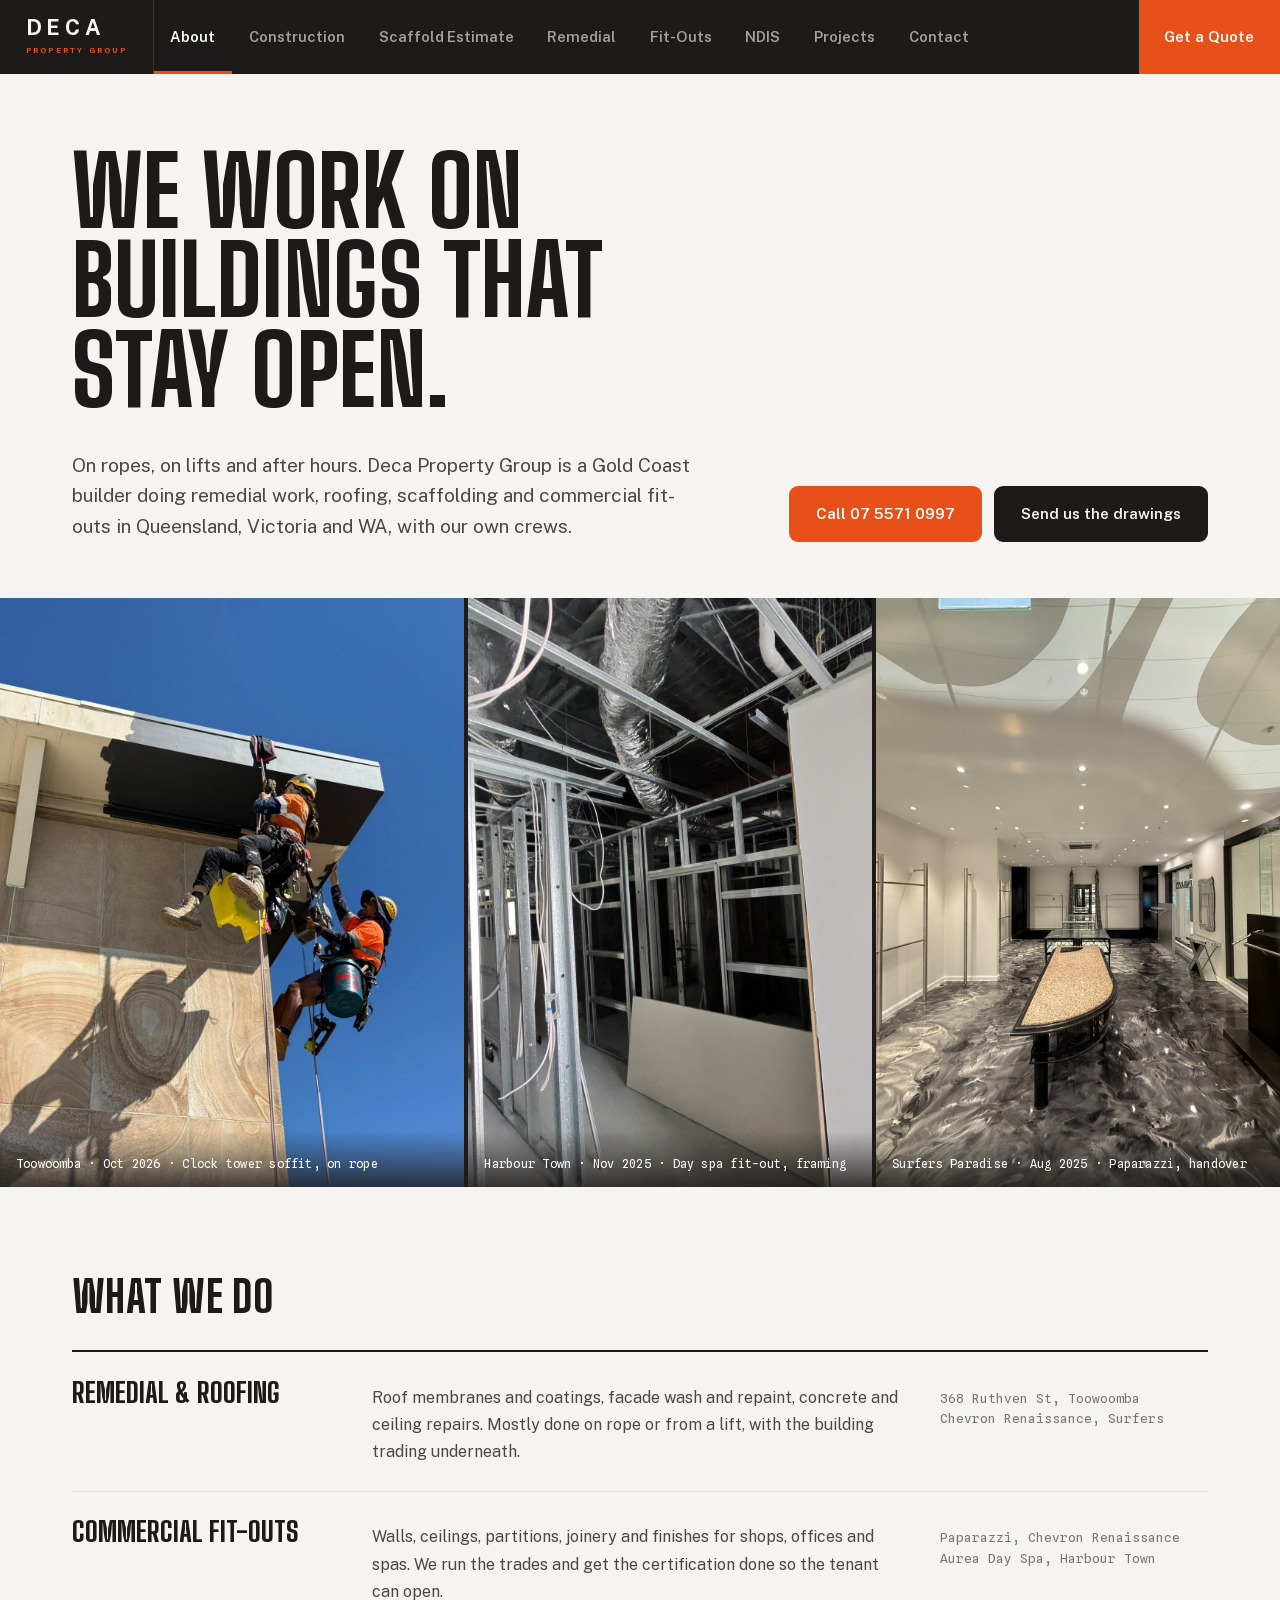
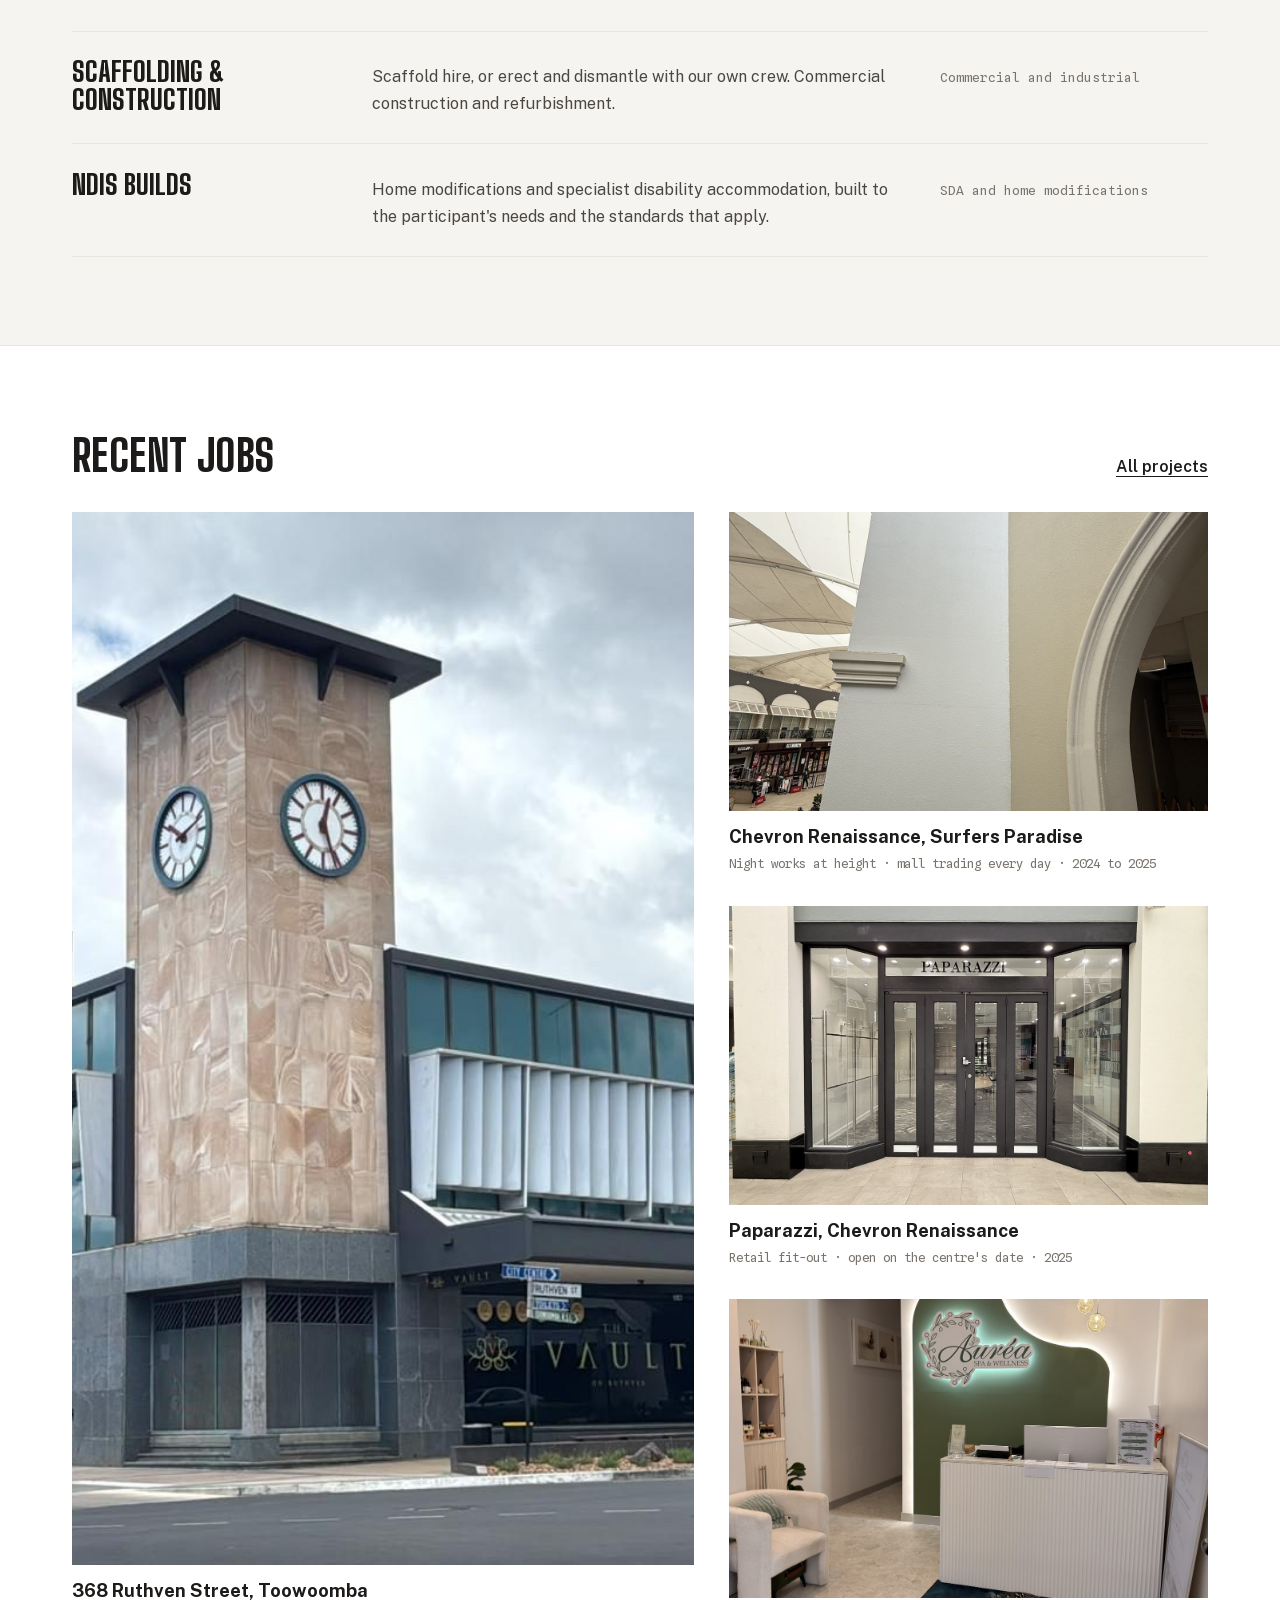
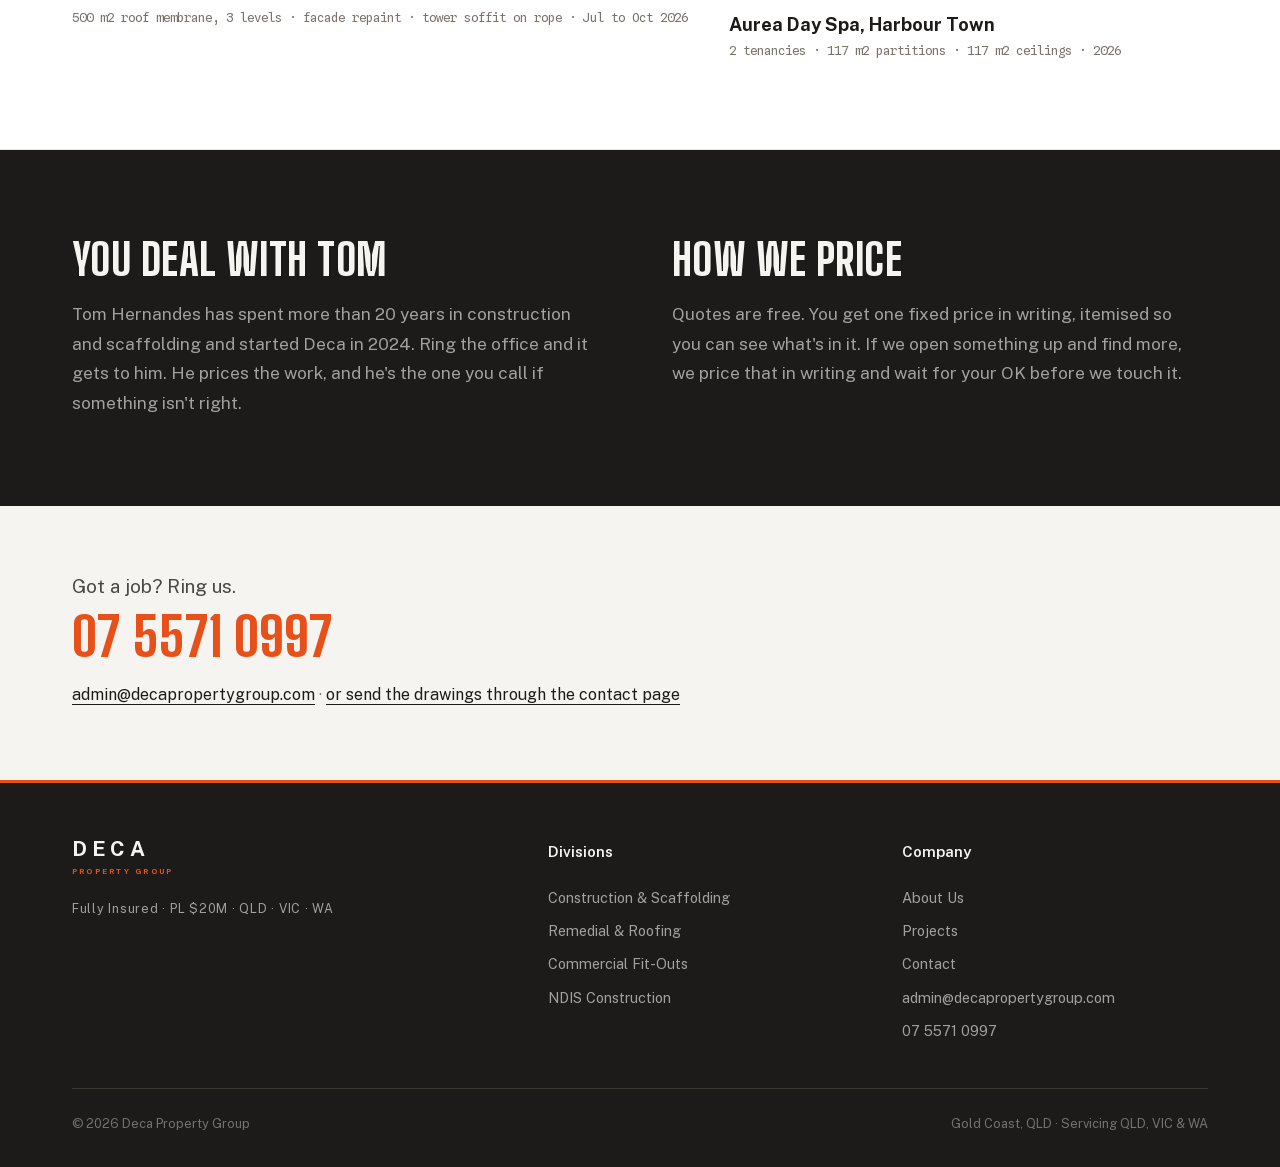
==== commit 4a089ca6: "Rebuild the inner pages to match the new home page Eyebrow labels, orange rules, card numbers and sc" ====
--- a/index.html
+++ b/index.html
@@ -13,7 +13,7 @@
 <link rel="canonical" href="https://www.decapropertygroup.com/"/>
 <link rel="icon" href="data:image/svg+xml,%3Csvg xmlns='http://www.w3.org/2000/svg' viewBox='0 0 32 32'%3E%3Crect width='32' height='32' fill='%231d1b19'/%3E%3Crect y='26' width='32' height='6' fill='%23e8501a'/%3E%3Ctext x='16' y='20' font-family='Arial,Helvetica,sans-serif' font-size='13' font-weight='700' fill='%23f6f4f1' text-anchor='middle'%3ED%3C/text%3E%3C/svg%3E"/>
 <script>document.documentElement.className+=" js"</script>
-<link rel="stylesheet" href="styles.css?v=20261116"/>
+<link rel="stylesheet" href="styles.css?v=20261116b"/>
 </head>
 <body>
 
--- a/styles.css
+++ b/styles.css
@@ -99,7 +99,7 @@
 .nav-links{display:flex;list-style:none;flex:1;align-items:stretch}
 .nav-links a{
   display:flex;align-items:center;padding:0 1.05rem;height:100%;
-  font-size:.76rem;font-weight:700;letter-spacing:.11em;text-transform:uppercase;
+  font-size:.92rem;font-weight:600;letter-spacing:0;text-transform:none;
   color:var(--on-ink-mut);text-decoration:none;
   transition:color .2s,box-shadow .2s;white-space:nowrap;
 }
@@ -108,7 +108,7 @@
 .nav-cta{
   display:flex;align-items:center;padding:0 1.6rem;flex-shrink:0;
   background:var(--accent);color:#fff;text-decoration:none;
-  font-size:.76rem;font-weight:700;letter-spacing:.11em;text-transform:uppercase;
+  font-size:.95rem;font-weight:600;letter-spacing:0;text-transform:none;
   transition:background .2s;white-space:nowrap;
 }
 .nav-cta:hover{background:var(--accent-dk)}
@@ -139,7 +139,7 @@
 .lead{font-size:var(--t-lead);line-height:1.72;color:var(--body)}
 .muted{color:var(--muted)}
 .caption{font-size:var(--t-caption);line-height:1.6;color:var(--muted)}
-.rule{width:44px;height:3px;background:var(--accent);margin:1.1rem 0;border-radius:2px}
+.rule{display:none}
 .stack>*+*{margin-top:1rem}
 
 /* ── Buttons ─────────────────────────────────────────────────────────────── */
@@ -182,27 +182,25 @@
 .split-head{grid-template-columns:1fr 1fr;gap:3rem;align-items:end}
 
 .card-index{
-  font-size:.72rem;font-weight:700;letter-spacing:.16em;color:var(--accent);
-  display:block;margin-bottom:.9rem;
+  display:none;
 }
 .card p{color:var(--muted);font-size:.98rem}
 .card h3{margin-bottom:.55rem}
 .more{
   display:inline-flex;align-items:center;gap:7px;margin-top:1.1rem;
-  font-size:.76rem;font-weight:700;letter-spacing:.12em;text-transform:uppercase;
-  color:var(--accent);transition:gap .2s;
+  font-size:.95rem;font-weight:600;letter-spacing:0;text-transform:none;
+  color:var(--ink);text-decoration:underline;text-underline-offset:4px;transition:gap .2s;
 }
 .card-link:hover .more{gap:12px}
 
 /* Tags & badges */
-.tag-row{display:flex;gap:8px;flex-wrap:wrap}
-.tag{
-  font-size:.7rem;font-weight:700;letter-spacing:.12em;text-transform:uppercase;
-  padding:6px 12px;border-radius:999px;border:1px solid var(--line);
-  color:var(--muted);background:var(--card);
-}
-.tag-ink{background:rgba(246,244,241,.07);border-color:var(--ink-3);color:var(--on-ink-mut)}
-.tag-accent{background:rgba(232,80,26,.09);border-color:rgba(232,80,26,.28);color:var(--accent)}
+.tag-row{display:flex;gap:0;flex-wrap:wrap;font-family:var(--f-mono);font-size:.8rem}
+/* Tags read as a line of job data, not as pills */
+.tag{color:var(--muted)}
+.tag + .tag::before{content:'\00a0\00b7\00a0';color:var(--muted)}
+.tag-ink{color:var(--on-ink-mut)}
+.tag-ink + .tag-ink::before{color:var(--on-ink-mut)}
+.tag-accent{color:var(--accent)}
 
 /* Checklist */
 .checks{list-style:none}
@@ -211,10 +209,7 @@
   padding:.85rem 0;border-bottom:1px solid var(--line);
 }
 .checks li:first-child{border-top:1px solid var(--line)}
-.checks li::before{
-  content:'';flex-shrink:0;width:7px;height:7px;margin-top:.62rem;
-  background:var(--accent);border-radius:2px;
-}
+.checks li::before{content:none}
 .on-ink .checks li{border-color:var(--ink-3)}
 
 /* Stat strip */
@@ -226,7 +221,7 @@
 
 /* ── Page header (interior pages) ────────────────────────────────────────── */
 .page-head{background:var(--ink);color:var(--on-ink);padding:4.5rem 0 4rem}
-.page-head h1{color:var(--on-ink);margin:1rem 0 0;max-width:16ch}
+.page-head h1{color:var(--on-ink);margin:0;max-width:22ch}
 .page-head .lead{color:var(--on-ink-mut);max-width:62ch;margin-top:1.2rem}
 
 /* ── Photo figures ───────────────────────────────────────────────────────── */
@@ -271,8 +266,8 @@
 .contact-line{display:flex;gap:1rem;align-items:flex-start;padding:1rem 0;border-bottom:1px solid var(--line)}
 .contact-line:last-child{border-bottom:none}
 .contact-line dt{
-  font-size:var(--t-label);font-weight:700;letter-spacing:.12em;text-transform:uppercase;
-  color:var(--accent);width:5.5rem;flex-shrink:0;padding-top:.15rem;
+  font-family:var(--f-mono);font-size:.8rem;font-weight:400;letter-spacing:0;text-transform:none;
+  color:var(--muted);width:5.5rem;flex-shrink:0;padding-top:.15rem;
 }
 .contact-line dd{font-size:1.02rem;color:var(--ink)}
 .contact-line dd a{text-decoration:none}
@@ -291,7 +286,7 @@
 .ft-mark{font-size:1.3rem;font-weight:700;letter-spacing:.22em;text-transform:uppercase;color:var(--on-ink);line-height:1}
 .ft-sub{font-size:.5rem;letter-spacing:.28em;text-transform:uppercase;color:var(--accent);margin-top:5px;font-weight:700}
 .ft-cred{font-size:.78rem;letter-spacing:.06em;color:var(--on-ink-mut);margin-top:1.2rem}
-.ft-h{font-size:var(--t-label);font-weight:700;letter-spacing:.16em;text-transform:uppercase;color:var(--accent);margin-bottom:1rem}
+.ft-h{font-size:.95rem;font-weight:600;letter-spacing:0;text-transform:none;color:var(--on-ink);margin-bottom:1rem}
 .ft-col a,.ft-col p{display:block;font-size:.9rem;color:var(--on-ink-mut);text-decoration:none;padding:.28rem 0;transition:color .2s}
 .ft-col a:hover{color:var(--accent)}
 .ft-base{
@@ -304,7 +299,8 @@
 /* Gated behind html.js, which the inline script in each <head> sets. If the
    script or site.js ever fails to load, every section stays visible rather
    than the whole page rendering blank. Never write a bare `.rv{opacity:0}`. */
-.js .rv{opacity:0;transform:translateY(22px);transition:opacity .6s ease,transform .6s ease}
+/* Scroll fade-ins switched off 16 Nov 2026: they read as a template and left headings blank while loading. */
+.js .rv{opacity:1;transform:none}
 .js .rv.on{opacity:1;transform:none}
 .d1{transition-delay:.08s}.d2{transition-delay:.16s}.d3{transition-delay:.24s}.d4{transition-delay:.32s}
 @media(prefers-reduced-motion:reduce){
@@ -435,9 +431,9 @@
 .hm-two{display:grid;grid-template-columns:1fr 1fr;gap:4rem}
 .hm-two p{color:var(--on-ink-mut);font-size:1.08rem;margin-top:1.2rem;max-width:48ch}
 
-.hm-call{padding:5rem 0 6rem}
+.hm-call{padding:4rem 0 4.5rem}
 .hm-call-lead{font-size:1.2rem;color:var(--body)}
-.hm-phone{display:inline-block;font-family:var(--f-head);font-weight:800;font-size:clamp(3.2rem,11vw,8.5rem);
+.hm-phone{display:inline-block;font-family:var(--f-head);font-weight:800;font-size:clamp(2.2rem,4.6vw,3.4rem);
   line-height:1;color:var(--accent);text-decoration:none;margin-top:.4rem}
 .hm-phone:hover{color:var(--accent-dk)}
 .hm-call-sub{margin-top:1rem;color:var(--muted)}
@@ -453,3 +449,34 @@
   .hm-job-big img{height:auto;aspect-ratio:16/10;min-height:0}
   .hm-two{grid-template-columns:1fr;gap:2.5rem}
 }
+
+
+/* ── Template patterns retired 16 November 2026 ─────────────────────────────
+   Eyebrow labels are removed from the markup; this keeps any stragglers out. */
+.eyebrow,.eyebrow-plain{display:none}
+
+/* Shared closing block, the same on every page as the home page. */
+.call-block{padding:4rem 0 4.5rem}
+.call-block .lead-in{font-size:1.2rem;color:var(--body)}
+.call-block .phone{display:inline-block;font-family:var(--f-head);font-weight:800;font-size:clamp(2.2rem,4.6vw,3.4rem);
+  line-height:1;color:var(--accent);text-decoration:none;margin-top:.4rem}
+.call-block .phone:hover{color:var(--accent-dk)}
+.call-block .sub{margin-top:1rem;color:var(--muted)}
+.call-block .sub a{color:var(--ink);text-underline-offset:4px}
+
+/* Job sheet: the facts of a job in mono, in place of the old stat strip. */
+.jobsheet{display:grid;grid-template-columns:repeat(4,1fr);border-top:2px solid var(--ink)}
+.jobsheet div{padding:1.1rem 1.4rem 1.2rem 0;border-bottom:1px solid var(--line)}
+.jobsheet dt{font-family:var(--f-mono);font-size:.74rem;color:var(--muted)}
+.jobsheet dd{margin:.35rem 0 0;font-weight:600;color:var(--ink);line-height:1.4}
+@media (max-width:900px){.jobsheet{grid-template-columns:1fr 1fr}}
+@media (max-width:560px){.jobsheet{grid-template-columns:1fr}}
+
+/* Section headings inside the scaffold estimator form */
+.form-h{font-family:var(--f-body);font-size:1.05rem;font-weight:700;color:var(--ink);margin-bottom:1rem}
+
+/* Space under headings now the orange rule is gone */
+h2 + p, h2 + .lead, h2 + ul, h2 + .checks, h2 + .grid, h2 + dl{margin-top:1.2rem}
+
+/* Form labels in sentence case, like the rest of the site */
+.field label{font-size:.9rem;font-weight:600;letter-spacing:0;text-transform:none}
